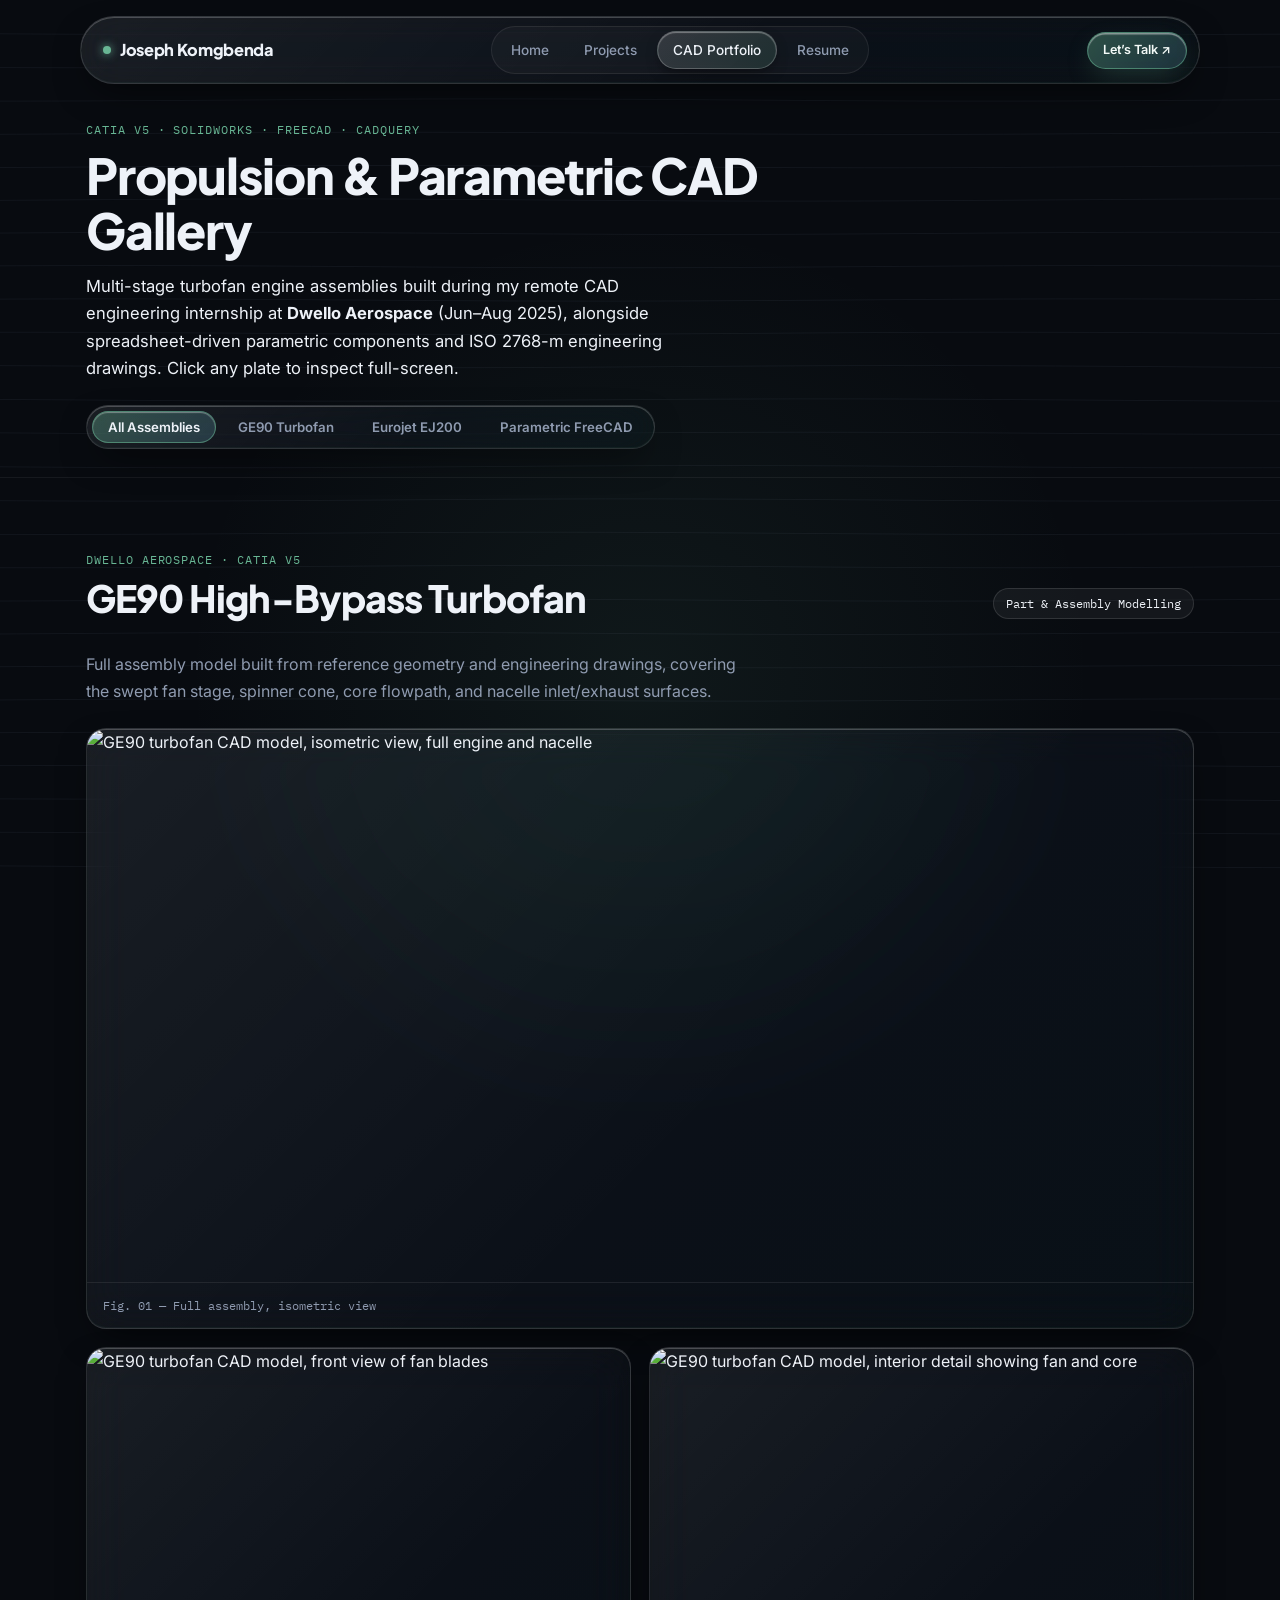
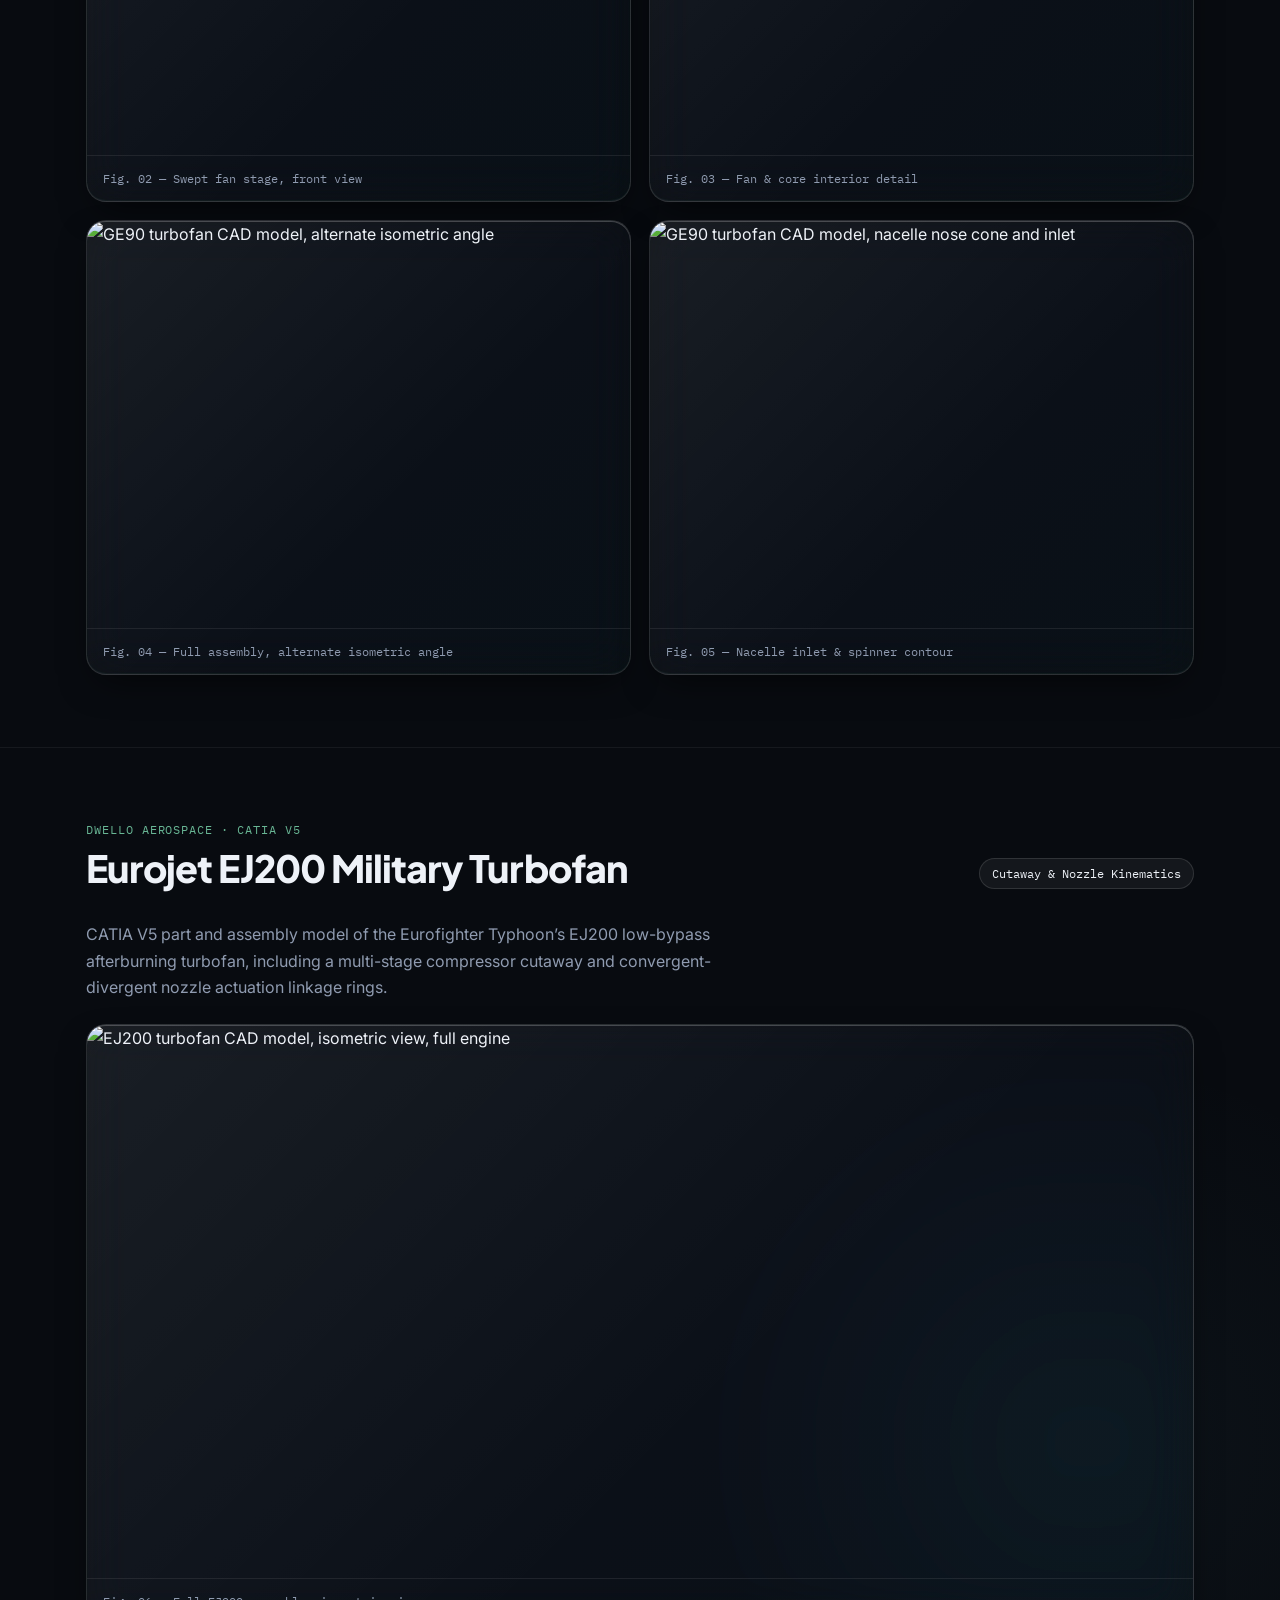
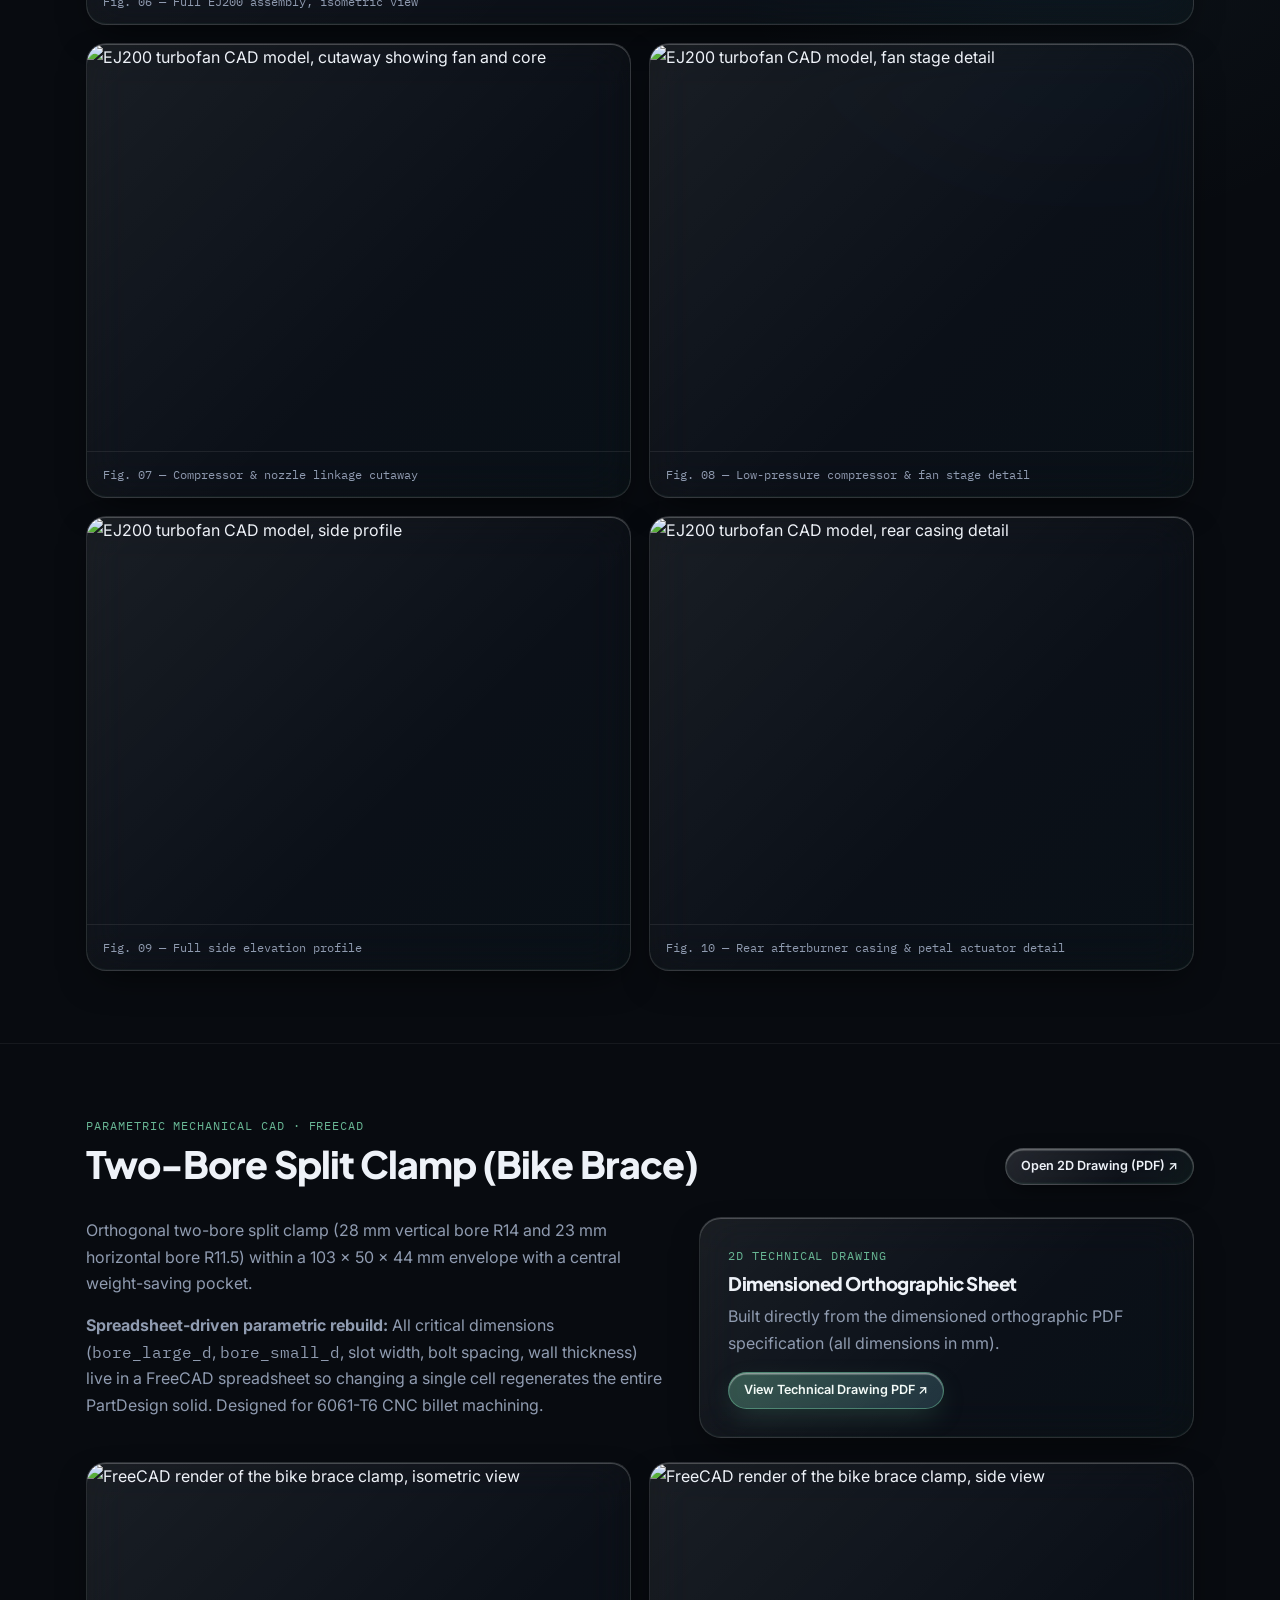
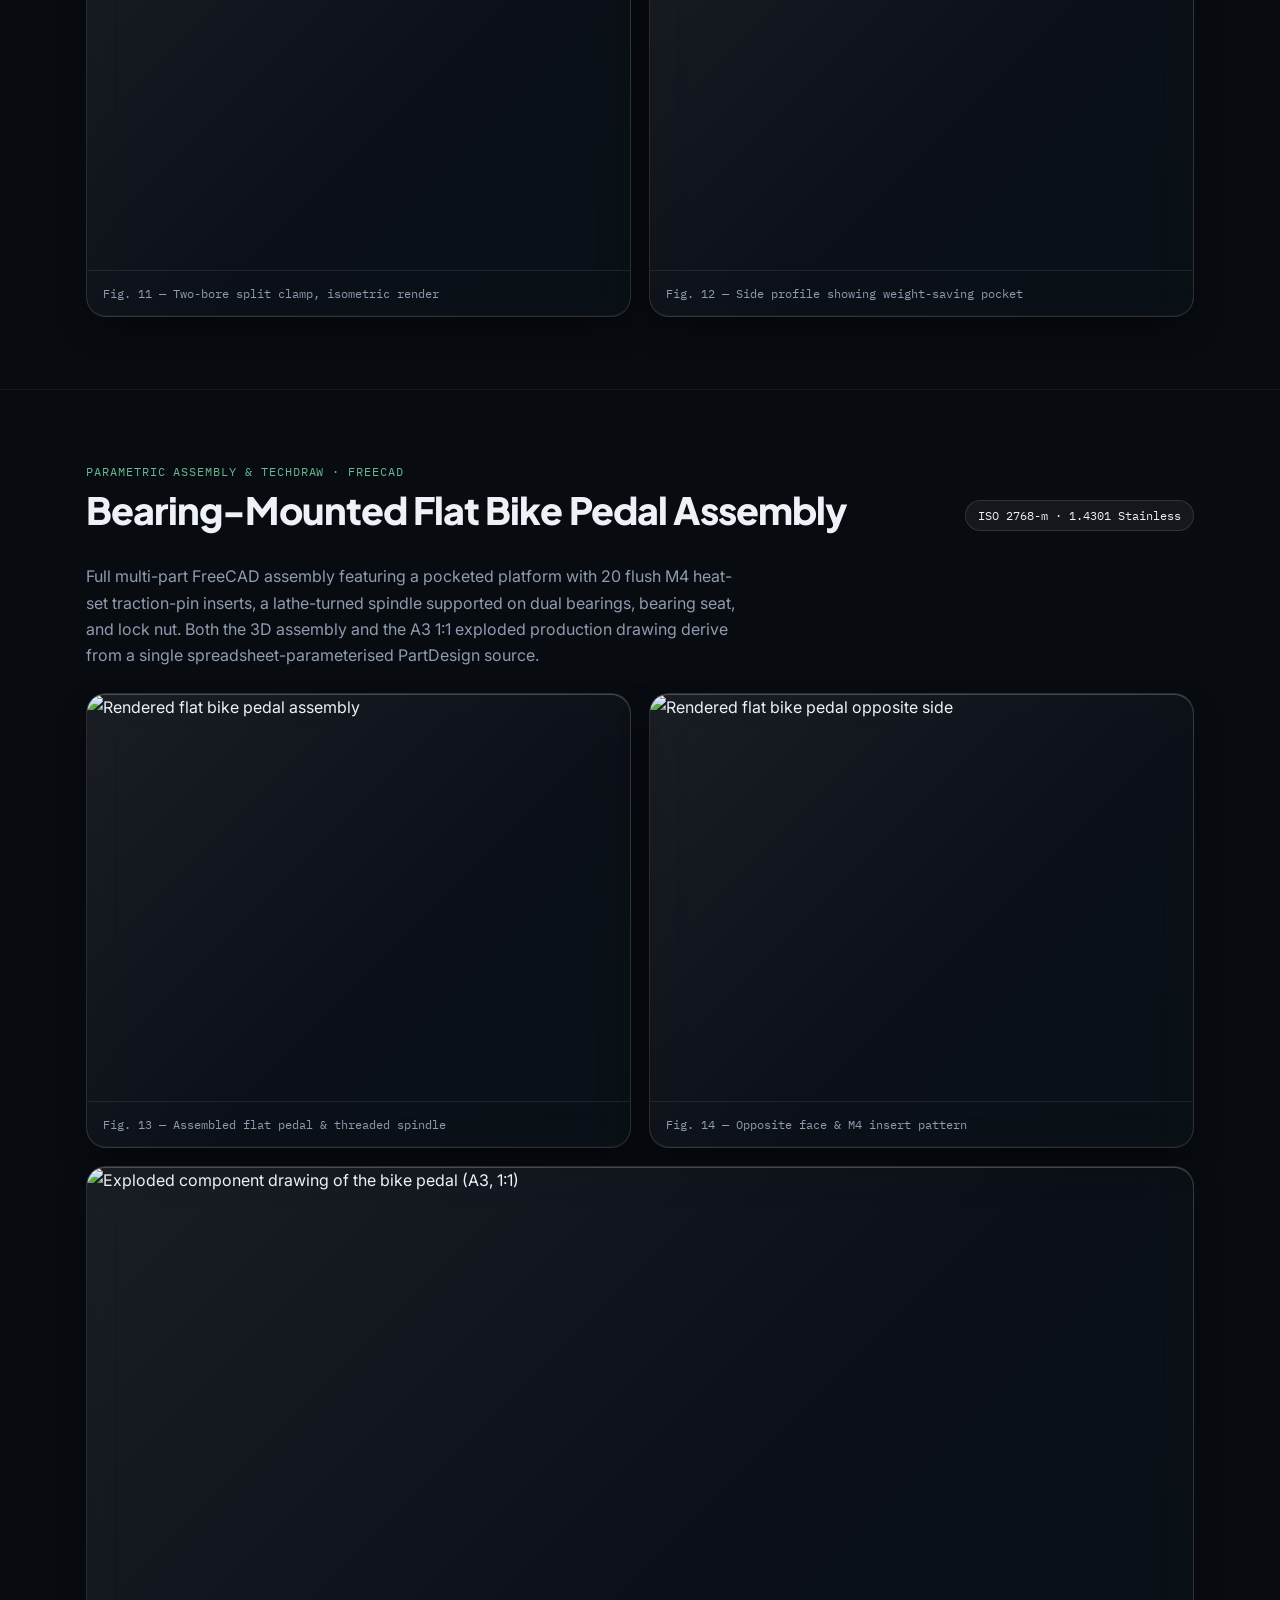
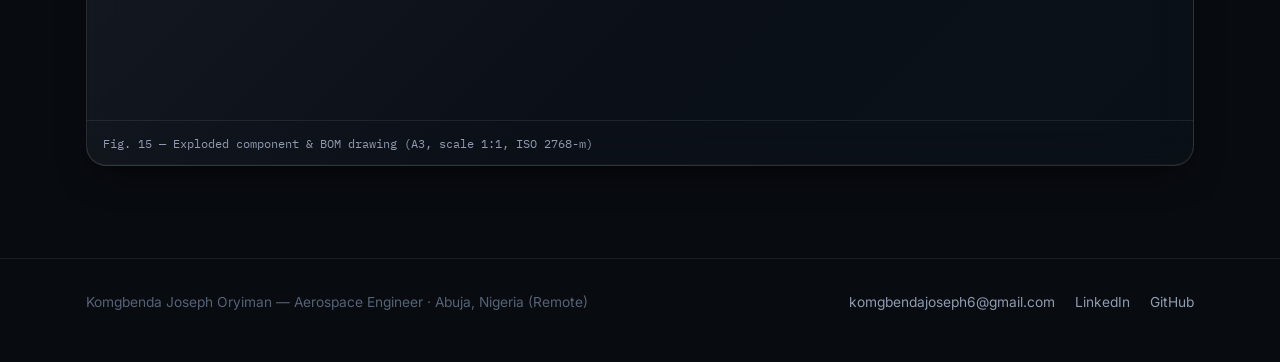
==== cad-portfolio.html @ 3beb5c0e "Redesign portfolio with interactive airflow canvas, liquid-glass UI, and updated resume" ====
<!DOCTYPE html>
<html lang="en">
<head>
<meta charset="UTF-8">
<meta name="viewport" content="width=device-width, initial-scale=1">
<title>CAD Portfolio — Komgbenda Joseph Oryiman</title>
<meta name="description" content="CATIA V5 and FreeCAD assemblies: GE90 high-bypass turbofan, Eurojet EJ200 military turbofan, and spreadsheet-driven parametric mechanical parts.">
<link rel="preconnect" href="https://fonts.googleapis.com">
<link rel="preconnect" href="https://fonts.gstatic.com" crossorigin>
<link href="https://fonts.googleapis.com/css2?family=Plus+Jakarta+Sans:wght@600;700;800&family=Inter:wght@400;500;600&family=IBM+Plex+Mono:wght@400;500;600&display=swap" rel="stylesheet">
<link rel="stylesheet" href="style.css">
</head>
<body>

<canvas id="airflow-canvas"></canvas>

<div class="page-content">
  <div class="nav-shell">
    <nav class="top-pill liquid-glass">
      <a class="brand" href="index.html">
        <span class="brand-dot"></span>
        Joseph Komgbenda
      </a>
      <div class="nav-tabs">
        <a class="nav-tab" href="index.html">Home</a>
        <a class="nav-tab" href="projects.html">Projects</a>
        <a class="nav-tab active" href="cad-portfolio.html" aria-current="page">CAD Portfolio</a>
        <a class="nav-tab" href="resume.html">Resume</a>
      </div>
      <a class="liquid-btn primary sm" href="mailto:komgbendajoseph6@gmail.com">Let’s Talk ↗</a>
    </nav>
  </div>

  <div class="page-head">
    <div class="wrap">
      <span class="kicker">CATIA V5 &middot; SolidWorks &middot; FreeCAD &middot; CadQuery</span>
      <h1>Propulsion &amp; Parametric CAD Gallery</h1>
      <p class="lede">
        Multi-stage turbofan engine assemblies built during my remote CAD engineering internship at
        <b>Dwello Aerospace</b> (Jun–Aug 2025), alongside spreadsheet-driven parametric components and
        ISO 2768-m engineering drawings. Click any plate to inspect full-screen.
      </p>
      <div style="margin-top: 22px;">
        <div class="filter-bar liquid-glass" role="tablist">
          <button class="filter-pill active" data-filter="all">All Assemblies</button>
          <button class="filter-pill" data-filter="ge90">GE90 Turbofan</button>
          <button class="filter-pill" data-filter="ej200">Eurojet EJ200</button>
          <button class="filter-pill" data-filter="parametric">Parametric FreeCAD</button>
        </div>
      </div>
    </div>
  </div>

  <section class="sec" data-cat="ge90" id="ge90">
    <div class="wrap">
      <div class="sec-head">
        <div>
          <span class="sec-tag">Dwello Aerospace · CATIA V5</span>
          <h2>GE90 High-Bypass Turbofan</h2>
        </div>
        <span class="glass-chip">Part &amp; Assembly Modelling</span>
      </div>
      <p>
        Full assembly model built from reference geometry and engineering drawings, covering the swept fan stage,
        spinner cone, core flowpath, and nacelle inlet/exhaust surfaces.
      </p>

      <div class="gallery">
        <figure class="wide liquid-glass">
          <img src="assets/ge90-iso.jpg" alt="GE90 turbofan CAD model, isometric view, full engine and nacelle" loading="lazy">
          <figcaption>
            <span>Fig. 01 &mdash; Full assembly, isometric view</span>
            <span class="telemetry-hint">Click to enlarge</span>
          </figcaption>
        </figure>
        <figure class="liquid-glass">
          <img src="assets/ge90-front.jpg" alt="GE90 turbofan CAD model, front view of fan blades" loading="lazy">
          <figcaption>
            <span>Fig. 02 &mdash; Swept fan stage, front view</span>
            <span class="telemetry-hint">Click to enlarge</span>
          </figcaption>
        </figure>
        <figure class="liquid-glass">
          <img src="assets/ge90-inter.jpg" alt="GE90 turbofan CAD model, interior detail showing fan and core" loading="lazy">
          <figcaption>
            <span>Fig. 03 &mdash; Fan &amp; core interior detail</span>
            <span class="telemetry-hint">Click to enlarge</span>
          </figcaption>
        </figure>
        <figure class="liquid-glass">
          <img src="assets/ge90-iso2.jpg" alt="GE90 turbofan CAD model, alternate isometric angle" loading="lazy">
          <figcaption>
            <span>Fig. 04 &mdash; Full assembly, alternate isometric angle</span>
            <span class="telemetry-hint">Click to enlarge</span>
          </figcaption>
        </figure>
        <figure class="liquid-glass">
          <img src="assets/ge90-top.jpg" alt="GE90 turbofan CAD model, nacelle nose cone and inlet" loading="lazy">
          <figcaption>
            <span>Fig. 05 &mdash; Nacelle inlet &amp; spinner contour</span>
            <span class="telemetry-hint">Click to enlarge</span>
          </figcaption>
        </figure>
      </div>
    </div>
  </section>

  <section class="sec" data-cat="ej200" id="ej200">
    <div class="wrap">
      <div class="sec-head">
        <div>
          <span class="sec-tag">Dwello Aerospace · CATIA V5</span>
          <h2>Eurojet EJ200 Military Turbofan</h2>
        </div>
        <span class="glass-chip">Cutaway &amp; Nozzle Kinematics</span>
      </div>
      <p>
        CATIA V5 part and assembly model of the Eurofighter Typhoon’s EJ200 low-bypass afterburning turbofan,
        including a multi-stage compressor cutaway and convergent-divergent nozzle actuation linkage rings.
      </p>

      <div class="gallery">
        <figure class="wide liquid-glass">
          <img src="assets/ej200-iso.jpg" alt="EJ200 turbofan CAD model, isometric view, full engine" loading="lazy">
          <figcaption>
            <span>Fig. 06 &mdash; Full EJ200 assembly, isometric view</span>
            <span class="telemetry-hint">Click to enlarge</span>
          </figcaption>
        </figure>
        <figure class="liquid-glass">
          <img src="assets/ej200-cutaway.jpg" alt="EJ200 turbofan CAD model, cutaway showing fan and core" loading="lazy">
          <figcaption>
            <span>Fig. 07 &mdash; Compressor &amp; nozzle linkage cutaway</span>
            <span class="telemetry-hint">Click to enlarge</span>
          </figcaption>
        </figure>
        <figure class="liquid-glass">
          <img src="assets/ej200-fan-detail.jpg" alt="EJ200 turbofan CAD model, fan stage detail" loading="lazy">
          <figcaption>
            <span>Fig. 08 &mdash; Low-pressure compressor &amp; fan stage detail</span>
            <span class="telemetry-hint">Click to enlarge</span>
          </figcaption>
        </figure>
        <figure class="liquid-glass">
          <img src="assets/ej200-side.jpg" alt="EJ200 turbofan CAD model, side profile" loading="lazy">
          <figcaption>
            <span>Fig. 09 &mdash; Full side elevation profile</span>
            <span class="telemetry-hint">Click to enlarge</span>
          </figcaption>
        </figure>
        <figure class="liquid-glass">
          <img src="assets/ej200-rear-detail.jpg" alt="EJ200 turbofan CAD model, rear casing detail" loading="lazy">
          <figcaption>
            <span>Fig. 10 &mdash; Rear afterburner casing &amp; petal actuator detail</span>
            <span class="telemetry-hint">Click to enlarge</span>
          </figcaption>
        </figure>
      </div>
    </div>
  </section>

  <section class="sec" data-cat="parametric" id="side-quests">
    <div class="wrap">
      <div class="sec-head">
        <div>
          <span class="sec-tag">Parametric Mechanical CAD · FreeCAD</span>
          <h2>Two-Bore Split Clamp (Bike Brace)</h2>
        </div>
        <a class="liquid-btn sm" href="assets/Bike brace 1.pdf" target="_blank" rel="noopener">Open 2D Drawing (PDF) ↗</a>
      </div>
      <div class="two-col" style="margin-bottom: 24px;">
        <div>
          <p>
            Orthogonal two-bore split clamp (28 mm vertical bore R14 and 23 mm horizontal bore R11.5) within a
            103 &times; 50 &times; 44 mm envelope with a central weight-saving pocket.
          </p>
          <p style="margin-bottom:0;">
            <b>Spreadsheet-driven parametric rebuild:</b> All critical dimensions (<span class="mono">bore_large_d</span>,
            <span class="mono">bore_small_d</span>, slot width, bolt spacing, wall thickness) live in a FreeCAD spreadsheet
            so changing a single cell regenerates the entire PartDesign solid. Designed for 6061-T6 CNC billet machining.
          </p>
        </div>
        <div class="glass-panel liquid-glass">
          <span class="sec-tag">2D Technical Drawing</span>
          <h3>Dimensioned Orthographic Sheet</h3>
          <p>Built directly from the dimensioned orthographic PDF specification (all dimensions in mm).</p>
          <a class="liquid-btn primary sm" href="assets/Bike brace 1.pdf" target="_blank" rel="noopener">View Technical Drawing PDF ↗</a>
        </div>
      </div>

      <div class="gallery">
        <figure class="liquid-glass">
          <img src="assets/bike brace.jpg" alt="FreeCAD render of the bike brace clamp, isometric view" loading="lazy">
          <figcaption>
            <span>Fig. 11 &mdash; Two-bore split clamp, isometric render</span>
            <span class="telemetry-hint">Click to enlarge</span>
          </figcaption>
        </figure>
        <figure class="liquid-glass">
          <img src="assets/side view 1.jpg" alt="FreeCAD render of the bike brace clamp, side view" loading="lazy">
          <figcaption>
            <span>Fig. 12 &mdash; Side profile showing weight-saving pocket</span>
            <span class="telemetry-hint">Click to enlarge</span>
          </figcaption>
        </figure>
      </div>
    </div>
  </section>

  <section class="sec" data-cat="parametric" id="bike-pedal">
    <div class="wrap">
      <div class="sec-head">
        <div>
          <span class="sec-tag">Parametric Assembly &amp; TechDraw · FreeCAD</span>
          <h2>Bearing-Mounted Flat Bike Pedal Assembly</h2>
        </div>
        <span class="glass-chip">ISO 2768-m · 1.4301 Stainless</span>
      </div>
      <p>
        Full multi-part FreeCAD assembly featuring a pocketed platform with 20 flush M4 heat-set traction-pin inserts,
        a lathe-turned spindle supported on dual bearings, bearing seat, and lock nut. Both the 3D assembly and the
        A3 1:1 exploded production drawing derive from a single spreadsheet-parameterised PartDesign source.
      </p>

      <div class="gallery">
        <figure class="liquid-glass">
          <img src="assets/bike_pedal_assembly_1.jpg" alt="Rendered flat bike pedal assembly" loading="lazy">
          <figcaption>
            <span>Fig. 13 &mdash; Assembled flat pedal &amp; threaded spindle</span>
            <span class="telemetry-hint">Click to enlarge</span>
          </figcaption>
        </figure>
        <figure class="liquid-glass">
          <img src="assets/other_side.jpg" alt="Rendered flat bike pedal opposite side" loading="lazy">
          <figcaption>
            <span>Fig. 14 &mdash; Opposite face &amp; M4 insert pattern</span>
            <span class="telemetry-hint">Click to enlarge</span>
          </figcaption>
        </figure>
        <figure class="wide liquid-glass">
          <img src="assets/bike_pedal_drawing.png" alt="Exploded component drawing of the bike pedal (A3, 1:1)" loading="lazy">
          <figcaption>
            <span>Fig. 15 &mdash; Exploded component &amp; BOM drawing (A3, scale 1:1, ISO 2768-m)</span>
            <span class="telemetry-hint">Click to enlarge</span>
          </figcaption>
        </figure>
      </div>
    </div>
  </section>

  <footer class="site-footer">
    <div class="wrap footer-inner">
      <p>Komgbenda Joseph Oryiman &mdash; Aerospace Engineer · Abuja, Nigeria (Remote)</p>
      <div class="footer-links">
        <a href="mailto:komgbendajoseph6@gmail.com">komgbendajoseph6@gmail.com</a>
        <a href="https://www.linkedin.com/in/joseph-komgbenda-38bb41287/" target="_blank" rel="noopener">LinkedIn</a>
        <a href="https://github.com/Joe47122" target="_blank" rel="noopener">GitHub</a>
      </div>
    </div>
  </footer>
</div>

<script src="app.js"></script>
</body>
</html>
---- style.css ----
/* ============================================================
   Komgbenda Joseph Oryiman — Aerospace Engineering Portfolio
   Design: Refined Dark Slate + Multi-Layered Liquid Glass +
   Interactive Wind-Tunnel Airflow Streamlines + Preserved Fonts
   ============================================================ */

:root {
  --bg: #080b10;
  --bg-elev: #0d121a;
  --ink: #eef2f8;
  --muted: #8f9bb0;
  --faint: #566276;

  /* Refined, muted seafoam-sage & aero-teal palette */
  --accent: #68b694;
  --accent-soft: rgba(104, 182, 148, 0.22);
  --accent-cyan: #5d9cb3;
  --accent-dark: #07130e;

  /* Preserved original fonts */
  --font-display: "Plus Jakarta Sans", -apple-system, BlinkMacSystemFont, sans-serif;
  --font-body: "Inter", -apple-system, BlinkMacSystemFont, sans-serif;
  --font-mono: "IBM Plex Mono", ui-monospace, Menlo, monospace;

  --max-width: 1160px;
}

* { box-sizing: border-box; }
html { scroll-behavior: smooth; }

@media (prefers-reduced-motion: reduce) {
  html { scroll-behavior: auto; }
  * { animation-duration: 0.01ms !important; transition-duration: 0.01ms !important; }
}

body {
  margin: 0;
  background:
    radial-gradient(700px circle at 50% 10%, rgba(104, 182, 148, 0.08), transparent 65%),
    radial-gradient(600px circle at 85% 45%, rgba(93, 156, 179, 0.06), transparent 65%),
    var(--bg);
  color: var(--ink);
  font-family: var(--font-body);
  font-size: 16px;
  line-height: 1.65;
  -webkit-font-smoothing: antialiased;
  overflow-x: hidden;
  min-height: 100vh;
}

/* ============================================================
   FULL-PAGE INTERACTIVE AIRFLOW CANVAS
   ============================================================ */
#airflow-canvas {
  position: fixed;
  inset: 0;
  width: 100vw;
  height: 100vh;
  z-index: 0;
  pointer-events: none;
}

.page-content {
  position: relative;
  z-index: 1;
}

a { color: inherit; text-decoration: none; }
:focus-visible { outline: 2px solid var(--accent); outline-offset: 3px; }
img { display: block; max-width: 100%; }

.wrap, .container {
  max-width: var(--max-width);
  margin: 0 auto;
  padding: 0 26px;
}

.mono { font-family: var(--font-mono); }
.accent-text { color: var(--accent); }

h1, h2, h3, h4 {
  font-family: var(--font-display);
  font-weight: 800;
  line-height: 1.12;
  letter-spacing: -0.025em;
  color: var(--ink);
  margin: 0 0 0.45em 0;
}

p { color: var(--muted); margin: 0 0 1em 0; max-width: 65ch; }
p.lede { font-size: 1.04rem; color: var(--ink); max-width: 62ch; }

/* ============================================================
   LIQUID GLASS SURFACES & INTERACTIVE MICRO-DETAILS
   ============================================================ */
.liquid-glass {
  position: relative;
  background: linear-gradient(135deg, rgba(255,255,255,0.08) 0%, rgba(255,255,255,0.025) 60%, rgba(104,182,148,0.035) 100%);
  backdrop-filter: blur(22px) saturate(165%);
  -webkit-backdrop-filter: blur(22px) saturate(165%);
  border: 1px solid rgba(255, 255, 255, 0.12);
  box-shadow:
    0 14px 36px -12px rgba(0, 0, 0, 0.65),
    inset 0 1px 0.5px rgba(255, 255, 255, 0.22),
    inset 0 -1px 1px rgba(104, 182, 148, 0.08);
  transition: transform 0.28s cubic-bezier(0.2, 0.8, 0.2, 1),
              box-shadow 0.28s cubic-bezier(0.2, 0.8, 0.2, 1),
              border-color 0.28s ease,
              background 0.28s ease;
  overflow: hidden;
}

.liquid-glass::after {
  content: "";
  position: absolute;
  inset: 0;
  background: radial-gradient(280px circle at var(--gx, -999px) var(--gy, -999px),
              rgba(104, 182, 148, 0.16),
              rgba(255, 255, 255, 0.05) 45%,
              transparent 70%);
  opacity: 0;
  transition: opacity 0.35s ease;
  pointer-events: none;
}
.liquid-glass:hover::after { opacity: 1; }

.liquid-btn {
  position: relative;
  display: inline-flex;
  align-items: center;
  justify-content: center;
  gap: 10px;
  padding: 11px 22px;
  border-radius: 999px;
  font-family: var(--font-body);
  font-weight: 600;
  font-size: 0.9rem;
  color: var(--ink);
  cursor: pointer;
  overflow: hidden;
  background: linear-gradient(135deg, rgba(255,255,255,0.12) 0%, rgba(255,255,255,0.03) 65%, rgba(104,182,148,0.08) 100%);
  backdrop-filter: blur(20px) saturate(180%);
  -webkit-backdrop-filter: blur(20px) saturate(180%);
  border: 1px solid rgba(255, 255, 255, 0.18);
  box-shadow:
    0 8px 24px -6px rgba(0, 0, 0, 0.6),
    inset 0 1.5px 1px rgba(255, 255, 255, 0.32),
    inset 0 -1px 2px rgba(104, 182, 148, 0.14);
  transition: all 0.26s cubic-bezier(0.2, 0.85, 0.25, 1.15);
  text-decoration: none;
}
.liquid-btn::before {
  content: "";
  position: absolute;
  inset: 0;
  background: radial-gradient(110px circle at var(--mx, 50%) var(--my, 20%), rgba(255,255,255,0.28), transparent 65%);
  opacity: 0;
  transition: opacity 0.25s ease;
  pointer-events: none;
}
.liquid-btn:hover {
  transform: translateY(-2px);
  border-color: rgba(104, 182, 148, 0.5);
  box-shadow:
    0 14px 30px -8px rgba(104, 182, 148, 0.22),
    inset 0 1.5px 1.5px rgba(255, 255, 255, 0.45),
    inset 0 -1.5px 3px rgba(104, 182, 148, 0.25);
  text-decoration: none;
}
.liquid-btn:hover::before { opacity: 1; }

.liquid-btn.primary {
  background: linear-gradient(135deg, rgba(104, 182, 148, 0.38) 0%, rgba(93, 156, 179, 0.24) 100%);
  color: #f3faf7;
  border-color: rgba(104, 182, 148, 0.55);
  box-shadow:
    0 10px 28px -6px rgba(104, 182, 148, 0.25),
    inset 0 1.5px 1px rgba(255, 255, 255, 0.45);
}
.liquid-btn.primary:hover {
  background: linear-gradient(135deg, rgba(104, 182, 148, 0.52) 0%, rgba(93, 156, 179, 0.36) 100%);
  border-color: rgba(104, 182, 148, 0.8);
}

.liquid-btn.sm {
  padding: 7px 15px;
  font-size: 0.79rem;
}

/* ============================================================
   FLOATING LIQUID-GLASS NAVIGATION PILL
   ============================================================ */
.nav-shell {
  position: sticky;
  top: 16px;
  z-index: 60;
  padding: 0 20px;
}
nav.top-pill {
  max-width: 1120px;
  margin: 0 auto;
  border-radius: 999px;
  padding: 9px 12px 9px 22px;
  display: flex;
  align-items: center;
  justify-content: space-between;
  gap: 16px;
  flex-wrap: wrap;
}
.brand {
  font-family: var(--font-display);
  font-weight: 800;
  font-size: 1.02rem;
  letter-spacing: -0.02em;
  display: flex;
  align-items: center;
  gap: 9px;
  color: var(--ink);
}
.brand-dot {
  width: 8px;
  height: 8px;
  border-radius: 50%;
  background: var(--accent);
  box-shadow: 0 0 10px var(--accent);
}

.nav-tabs {
  display: flex;
  align-items: center;
  gap: 5px;
  padding: 4px;
  border-radius: 999px;
  background: rgba(255, 255, 255, 0.03);
  border: 1px solid rgba(255, 255, 255, 0.08);
  flex-wrap: wrap;
}
.nav-tab {
  position: relative;
  padding: 7px 15px;
  border-radius: 999px;
  font-size: 0.85rem;
  font-weight: 500;
  color: var(--muted);
  transition: all 0.24s cubic-bezier(0.2, 0.85, 0.25, 1.15);
}
.nav-tab:hover {
  color: var(--ink);
  transform: translateY(-1.5px);
  background: rgba(255, 255, 255, 0.07);
  box-shadow: inset 0 1px 1px rgba(255, 255, 255, 0.24);
  text-decoration: none;
}
.nav-tab.active, .nav-tab[aria-current="page"] {
  color: var(--ink);
  background: linear-gradient(135deg, rgba(255,255,255,0.14) 0%, rgba(104,182,148,0.16) 100%);
  border: 1px solid rgba(255, 255, 255, 0.22);
  box-shadow:
    0 6px 14px -4px rgba(0, 0, 0, 0.5),
    inset 0 1px 1px rgba(255, 255, 255, 0.35);
}

/* ============================================================
   HERO SECTION (HOME)
   ============================================================ */
.hero {
  padding: 50px 0 32px;
  position: relative;
  text-align: center;
}
.hero-kicker {
  display: inline-flex;
  align-items: center;
  gap: 10px;
  padding: 7px 18px;
  border-radius: 999px;
  font-family: var(--font-mono);
  font-size: 0.76rem;
  color: var(--muted);
  margin-bottom: 16px;
}
.hero-kicker b { color: var(--ink); font-weight: 500; }
.pulse-dot {
  width: 7px;
  height: 7px;
  border-radius: 50%;
  background: var(--accent);
  box-shadow: 0 0 8px var(--accent);
}
.hero-banner-name {
  font-family: var(--font-display);
  font-weight: 800;
  font-size: clamp(2.5rem, 7.2vw, 5.9rem);
  letter-spacing: -0.035em;
  line-height: 0.98;
  margin: 0;
  background: linear-gradient(180deg, #ffffff 30%, #a5cfc0 100%);
  -webkit-background-clip: text;
  background-clip: text;
  color: transparent;
}

.hero-stage {
  margin-top: 26px;
  display: grid;
  grid-template-columns: 1fr 315px 1fr;
  gap: 28px;
  align-items: center;
  text-align: left;
}
.hero-left p {
  color: var(--muted);
  font-size: 0.96rem;
  margin: 0 0 22px;
}
.hero-left b { color: var(--ink); }

.portrait-card {
  position: relative;
  border-radius: 24px;
  padding: 9px;
  transform: rotate(-1.2deg);
}
.portrait-card:hover {
  transform: rotate(0deg) translateY(-4px);
  border-color: rgba(104, 182, 148, 0.4);
}
.portrait-card img {
  width: 100%;
  aspect-ratio: 4 / 5;
  object-fit: cover;
  object-position: top;
  border-radius: 17px;
  filter: contrast(1.03) saturate(0.95);
}
.floating-badge {
  position: absolute;
  left: -14px;
  bottom: 16px;
  padding: 9px 14px;
  border-radius: 14px;
  font-family: var(--font-mono);
  font-size: 0.72rem;
  line-height: 1.45;
}
.floating-badge b { color: var(--accent); }

/* Hidden solver telemetry that reveals on hover */
.telemetry-hint {
  font-family: var(--font-mono);
  font-size: 0.68rem;
  color: var(--faint);
  opacity: 0;
  transform: translateY(4px);
  transition: all 0.28s ease;
}
.liquid-glass:hover .telemetry-hint {
  opacity: 1;
  transform: translateY(0);
  color: var(--accent);
}

.hero-right {
  display: flex;
  flex-direction: column;
  gap: 14px;
}
.spec-pill-card {
  border-radius: 20px;
  padding: 16px 18px;
  display: block;
}
.spec-pill-card:hover {
  transform: translateY(-2px);
  border-color: rgba(104, 182, 148, 0.35);
}
.spec-pill-card .eyebrow {
  display: flex;
  justify-content: space-between;
  font-family: var(--font-mono);
  font-size: 0.71rem;
  color: var(--accent);
  text-transform: uppercase;
  letter-spacing: 0.06em;
}
.spec-pill-card h3 {
  font-family: var(--font-display);
  font-size: 1rem;
  margin: 4px 0 4px;
}
.spec-pill-card p {
  margin: 0;
  font-size: 0.83rem;
  color: var(--muted);
}

/* ============================================================
   STAT STRIP
   ============================================================ */
.stats-grid {
  display: grid;
  grid-template-columns: repeat(4, 1fr);
  gap: 16px;
  margin: 30px 0 20px;
}
.stats-grid.cols-3 {
  grid-template-columns: repeat(3, 1fr);
}
.stat-card {
  border-radius: 20px;
  padding: 20px 18px;
}
.stat-card:hover {
  transform: translateY(-3px);
  border-color: rgba(104, 182, 148, 0.38);
}
.stat-top {
  display: flex;
  justify-content: space-between;
  align-items: baseline;
  gap: 8px;
}
.stat-val {
  font-family: var(--font-display);
  font-weight: 800;
  font-size: 1.85rem;
  letter-spacing: -0.03em;
  color: var(--ink);
}
.stat-val span { color: var(--accent); font-size: 1.05rem; margin-left: 3px; }
.stat-lbl {
  color: var(--muted);
  font-size: 0.83rem;
  margin-top: 6px;
}

/* ============================================================
   SECTIONS & LIQUID GLASS FILTER TABS
   ============================================================ */
section.sec, .section {
  padding: 72px 0;
  border-top: 1px solid rgba(255,255,255,0.06);
}
.sec-head {
  display: flex;
  justify-content: space-between;
  align-items: flex-end;
  flex-wrap: wrap;
  gap: 20px;
  margin-bottom: 32px;
}
.sec-tag, .kicker {
  font-family: var(--font-mono);
  font-size: 0.74rem;
  color: var(--accent);
  text-transform: uppercase;
  letter-spacing: 0.08em;
  margin-bottom: 8px;
  display: block;
}
.sec-head h2 {
  font-family: var(--font-display);
  font-weight: 800;
  font-size: clamp(1.65rem, 3vw, 2.35rem);
  letter-spacing: -0.025em;
  margin: 0;
}

.filter-bar {
  display: inline-flex;
  flex-wrap: wrap;
  gap: 6px;
  padding: 5px;
  border-radius: 999px;
}
.filter-pill {
  border: 1px solid transparent;
  background: transparent;
  color: var(--muted);
  font-family: var(--font-body);
  font-weight: 600;
  font-size: 0.83rem;
  padding: 7px 15px;
  border-radius: 999px;
  cursor: pointer;
  transition: all 0.24s cubic-bezier(0.2, 0.85, 0.25, 1.15);
}
.filter-pill:hover {
  color: var(--ink);
  transform: translateY(-1.5px);
  background: rgba(255,255,255,0.06);
}
.filter-pill.active {
  color: var(--ink);
  background: linear-gradient(135deg, rgba(104, 182, 148, 0.35) 0%, rgba(93, 156, 179, 0.25) 100%);
  border-color: rgba(104, 182, 148, 0.55);
  box-shadow: inset 0 1px 1px rgba(255,255,255,0.35);
}

/* ============================================================
   PROJECT SHOWCASE GRID
   ============================================================ */
.proj-grid {
  display: grid;
  grid-template-columns: repeat(2, 1fr);
  gap: 22px;
}
.proj-card {
  border-radius: 22px;
  padding: 15px;
  display: flex;
  flex-direction: column;
  gap: 15px;
}
.proj-card:hover {
  transform: translateY(-4px);
  border-color: rgba(104, 182, 148, 0.38);
}
.proj-card.wide { grid-column: 1 / -1; }
.proj-thumb {
  position: relative;
  border-radius: 15px;
  overflow: hidden;
  aspect-ratio: 16 / 10;
  background: #05070b;
  border: 1px solid rgba(255,255,255,0.08);
}
.proj-card.wide .proj-thumb { aspect-ratio: 21 / 9; }
.proj-thumb img {
  width: 100%;
  height: 100%;
  object-fit: cover;
  transition: transform 0.6s cubic-bezier(0.2, 0.8, 0.2, 1);
}
.proj-card:hover .proj-thumb img { transform: scale(1.035); }

.proj-body { padding: 2px 6px 6px; display: flex; flex-direction: column; flex: 1; }
.proj-meta {
  display: flex;
  justify-content: space-between;
  align-items: center;
  gap: 10px;
  margin-bottom: 10px;
  flex-wrap: wrap;
}
.proj-tag {
  font-family: var(--font-mono);
  font-size: 0.72rem;
  color: var(--accent);
  padding: 4px 11px;
  border-radius: 999px;
  background: rgba(104, 182, 148, 0.1);
  border: 1px solid rgba(104, 182, 148, 0.24);
}
.proj-body h3 {
  font-family: var(--font-display);
  font-size: 1.22rem;
  margin: 0 0 8px;
}
.proj-body p {
  margin: 0 0 14px;
  color: var(--muted);
  font-size: 0.91rem;
}
.chip-list, .chip-row { display: flex; flex-wrap: wrap; gap: 7px; margin-top: auto; }
.glass-chip, .chip {
  font-family: var(--font-mono);
  font-size: 0.72rem;
  color: var(--ink);
  padding: 5px 12px;
  border-radius: 999px;
  background: rgba(255,255,255,0.05);
  border: 1px solid rgba(255,255,255,0.12);
  transition: border-color 0.25s ease, color 0.25s ease, transform 0.2s ease;
}
.liquid-glass:hover .glass-chip, .chip:hover {
  border-color: rgba(104, 182, 148, 0.38);
}

/* ============================================================
   INTERACTIVE EXPERIENCE TABS
   ============================================================ */
.exp-layout {
  display: grid;
  grid-template-columns: 310px 1fr;
  gap: 22px;
  align-items: start;
}
.exp-tab-list {
  display: flex;
  flex-direction: column;
  gap: 10px;
}
.exp-tab-btn {
  text-align: left;
  padding: 15px 18px;
  border-radius: 18px;
  cursor: pointer;
  color: var(--muted);
  font-family: var(--font-body);
}
.exp-tab-btn:hover {
  color: var(--ink);
  transform: translateX(4px);
}
.exp-tab-btn.active {
  color: var(--ink);
  border-color: rgba(104, 182, 148, 0.45);
  background: linear-gradient(135deg, rgba(104,182,148,0.16) 0%, rgba(255,255,255,0.04) 100%);
}
.exp-tab-btn .when {
  display: block;
  font-family: var(--font-mono);
  font-size: 0.72rem;
  color: var(--accent);
  margin-bottom: 3px;
}
.exp-tab-btn strong {
  display: block;
  font-family: var(--font-display);
  font-size: 0.96rem;
}
.exp-panel {
  border-radius: 22px;
  padding: 28px;
  display: none;
}
.exp-panel.active { display: block; }
.exp-panel h3 {
  font-family: var(--font-display);
  font-size: 1.35rem;
  margin: 4px 0 6px;
}
.exp-panel .org {
  font-family: var(--font-mono);
  font-size: 0.82rem;
  color: var(--accent);
  margin-bottom: 16px;
}
.exp-panel ul {
  margin: 0;
  padding-left: 18px;
  color: var(--muted);
}
.exp-panel li { margin-bottom: 10px; }
.exp-panel li b { color: var(--ink); }

/* ============================================================
   01 / 02 / 03 WORKFLOW PROCESS
   ============================================================ */
.process-grid {
  display: grid;
  grid-template-columns: repeat(3, 1fr);
  gap: 20px;
}
.process-card {
  border-radius: 22px;
  padding: 26px;
}
.process-card:hover {
  transform: translateY(-3px);
  border-color: rgba(104, 182, 148, 0.38);
}
.process-num {
  font-family: var(--font-display);
  font-weight: 800;
  font-size: 2.8rem;
  line-height: 1;
  color: rgba(104, 182, 148, 0.75);
  margin-bottom: 12px;
  transition: color 0.25s ease, transform 0.25s ease;
}
.process-card:hover .process-num {
  color: var(--accent);
  transform: translateX(3px);
}
.process-card h3 {
  font-family: var(--font-display);
  font-size: 1.12rem;
  margin: 0 0 8px;
}
.process-card p {
  margin: 0;
  color: var(--muted);
  font-size: 0.88rem;
}

/* ============================================================
   SECONDARY PAGES: HEADERS, TWO-COL, SPEC TABLES, GALLERIES
   ============================================================ */
.page-head {
  padding: 52px 0 28px;
}
.page-head h1 {
  font-size: clamp(2rem, 4.2vw, 3.1rem);
  max-width: 24ch;
  margin-bottom: 14px;
}
.status-note {
  display: inline-flex;
  align-items: center;
  gap: 8px;
  font-family: var(--font-mono);
  font-size: 0.76rem;
  color: var(--accent);
  background: rgba(104, 182, 148, 0.12);
  border: 1px solid rgba(104, 182, 148, 0.3);
  padding: 6px 14px;
  border-radius: 999px;
}

.two-col {
  display: grid;
  grid-template-columns: 1.08fr 0.92fr;
  gap: 32px;
  align-items: start;
}

.glass-panel {
  border-radius: 22px;
  padding: 28px;
}

.result-list {
  list-style: none;
  margin: 16px 0 0;
  padding: 0;
  border-radius: 18px;
  overflow: hidden;
  border: 1px solid rgba(255, 255, 255, 0.12);
  background: rgba(255, 255, 255, 0.03);
}
.result-list li {
  display: grid;
  grid-template-columns: 165px 1fr;
  gap: 16px;
  padding: 13px 18px;
  border-bottom: 1px solid rgba(255, 255, 255, 0.07);
}
.result-list li:last-child { border-bottom: none; }
.result-list li:nth-child(even) { background: rgba(255, 255, 255, 0.02); }
.result-list .k {
  font-family: var(--font-mono);
  color: var(--ink);
  font-weight: 500;
  font-size: 0.84rem;
}
.result-list .v {
  color: var(--muted);
  font-size: 0.9rem;
}

/* Gallery with Interactive Lightbox Zoom */
.gallery {
  display: grid;
  grid-template-columns: repeat(2, 1fr);
  gap: 18px;
  margin-top: 24px;
}
.gallery figure {
  margin: 0;
  border-radius: 20px;
  overflow: hidden;
  cursor: zoom-in;
}
.gallery figure img {
  width: 100%;
  aspect-ratio: 4 / 3;
  object-fit: cover;
  transition: transform 0.55s cubic-bezier(0.2, 0.8, 0.2, 1);
}
.gallery figure:hover img {
  transform: scale(1.035);
}
.gallery figcaption {
  padding: 12px 16px;
  font-family: var(--font-mono);
  font-size: 0.78rem;
  color: var(--muted);
  border-top: 1px solid rgba(255, 255, 255, 0.08);
  display: flex;
  justify-content: space-between;
  align-items: center;
}
.gallery .wide { grid-column: 1 / -1; }
.gallery .wide img { aspect-ratio: 16 / 8; }

/* Lightbox modal */
.lightbox-backdrop {
  position: fixed;
  inset: 0;
  z-index: 120;
  background: rgba(5, 8, 12, 0.88);
  backdrop-filter: blur(18px);
  display: none;
  align-items: center;
  justify-content: center;
  padding: 28px;
  cursor: zoom-out;
}
.lightbox-backdrop.open { display: flex; }
.lightbox-inner {
  max-width: 1080px;
  max-height: 90vh;
  border-radius: 22px;
  padding: 14px;
  display: flex;
  flex-direction: column;
  gap: 10px;
}
.lightbox-inner img {
  max-height: 78vh;
  width: auto;
  margin: 0 auto;
  border-radius: 14px;
  object-fit: contain;
}
.lightbox-caption {
  font-family: var(--font-mono);
  font-size: 0.82rem;
  color: var(--muted);
  text-align: center;
}

/* ============================================================
   FOOTER CTA & FOOTER
   ============================================================ */
.cta-box {
  border-radius: 26px;
  padding: 50px 34px;
  text-align: center;
  margin: 30px 0 44px;
}
.cta-box h2 {
  font-family: var(--font-display);
  font-weight: 800;
  font-size: clamp(1.85rem, 3.8vw, 2.85rem);
  letter-spacing: -0.03em;
  margin: 0 0 12px;
}
.cta-box p {
  color: var(--muted);
  max-width: 50ch;
  margin: 0 auto 24px;
}
.cta-actions {
  display: flex;
  justify-content: center;
  flex-wrap: wrap;
  gap: 12px;
}

.site-footer {
  border-top: 1px solid rgba(255, 255, 255, 0.08);
  padding: 32px 0 48px;
  margin-top: 20px;
}
.footer-inner {
  display: flex;
  justify-content: space-between;
  align-items: center;
  flex-wrap: wrap;
  gap: 14px;
}
.footer-inner p {
  margin: 0;
  font-size: 0.86rem;
  color: var(--faint);
}
.footer-links {
  display: flex;
  gap: 20px;
  font-size: 0.86rem;
}
.footer-links a { color: var(--muted); }
.footer-links a:hover { color: var(--accent); }

@media (max-width: 920px) {
  .hero-stage, .proj-grid, .exp-layout, .process-grid, .two-col {
    grid-template-columns: 1fr;
  }
  .stats-grid, .stats-grid.cols-3 {
    grid-template-columns: 1fr 1fr;
  }
  nav.top-pill {
    border-radius: 22px;
    padding: 12px 16px;
  }
}
@media (max-width: 600px) {
  .stats-grid, .stats-grid.cols-3, .gallery {
    grid-template-columns: 1fr;
  }
  .result-list li {
    grid-template-columns: 1fr;
    gap: 4px;
  }
}
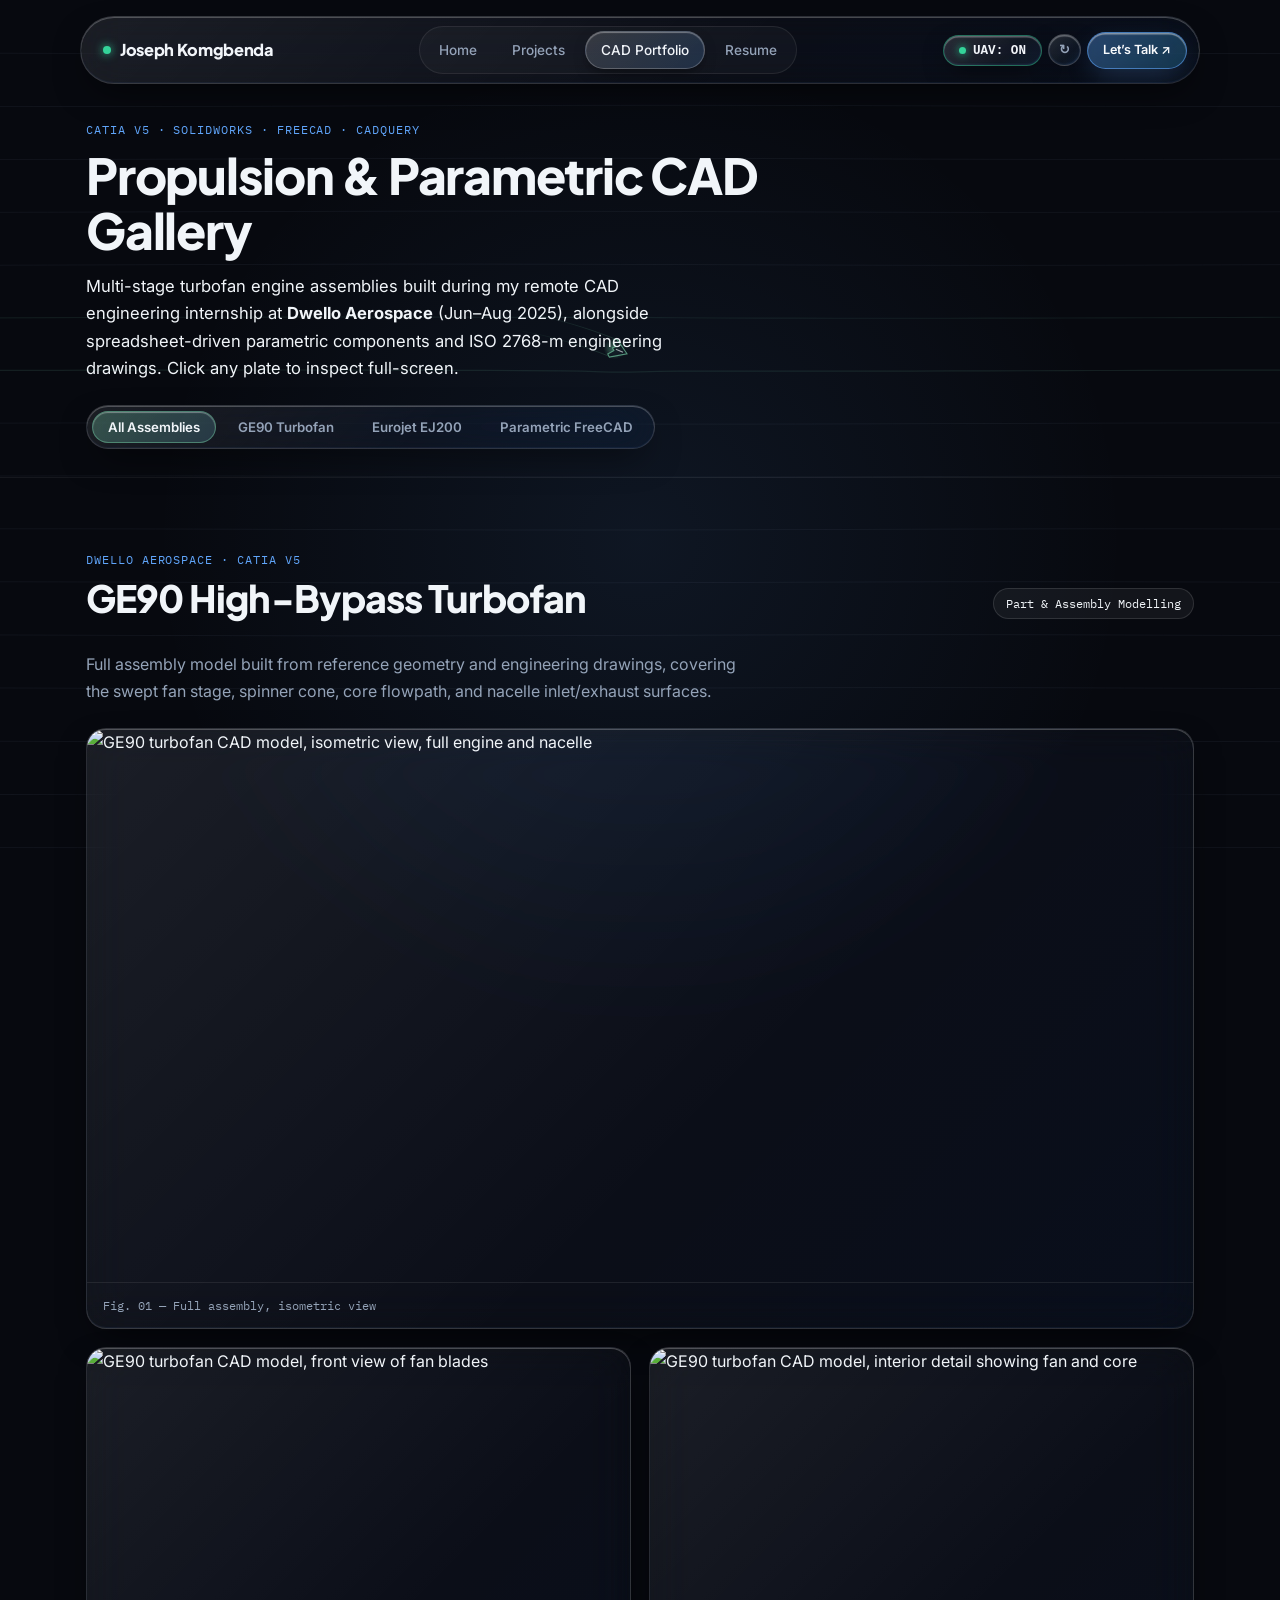
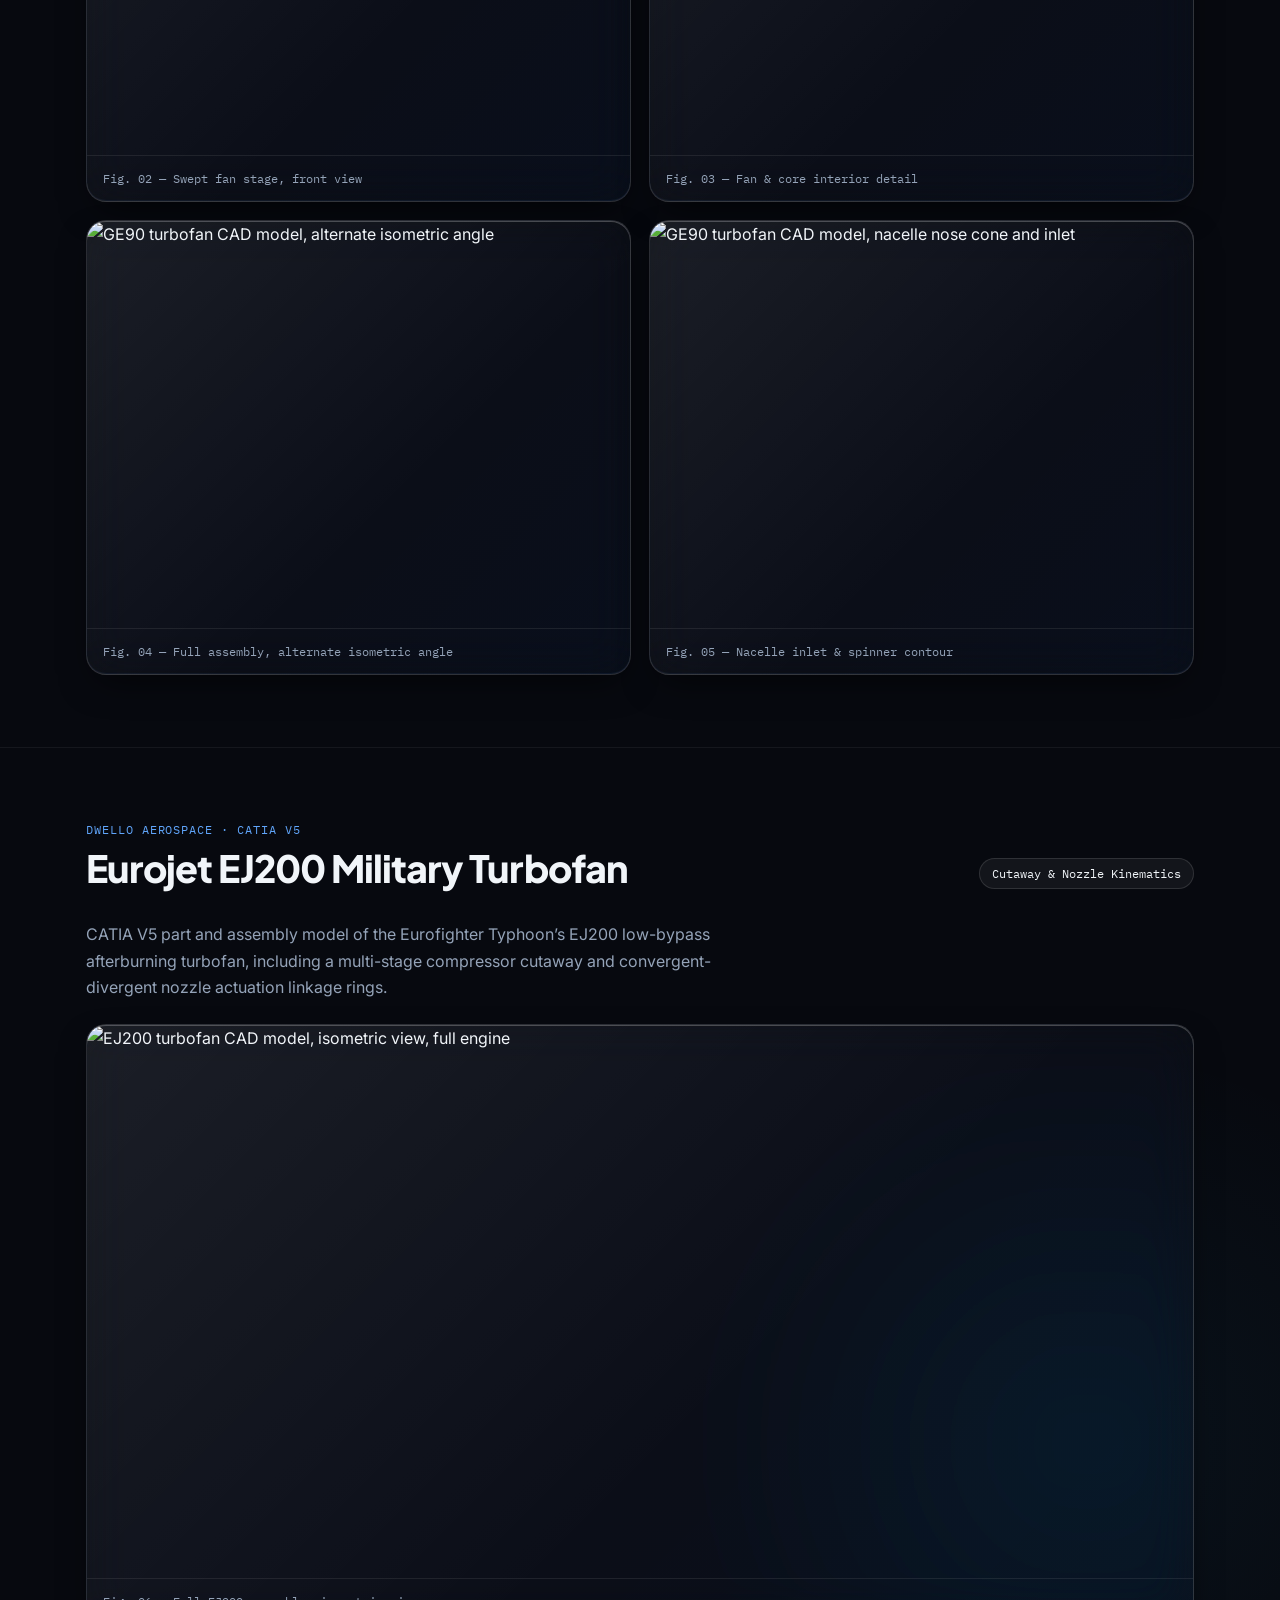
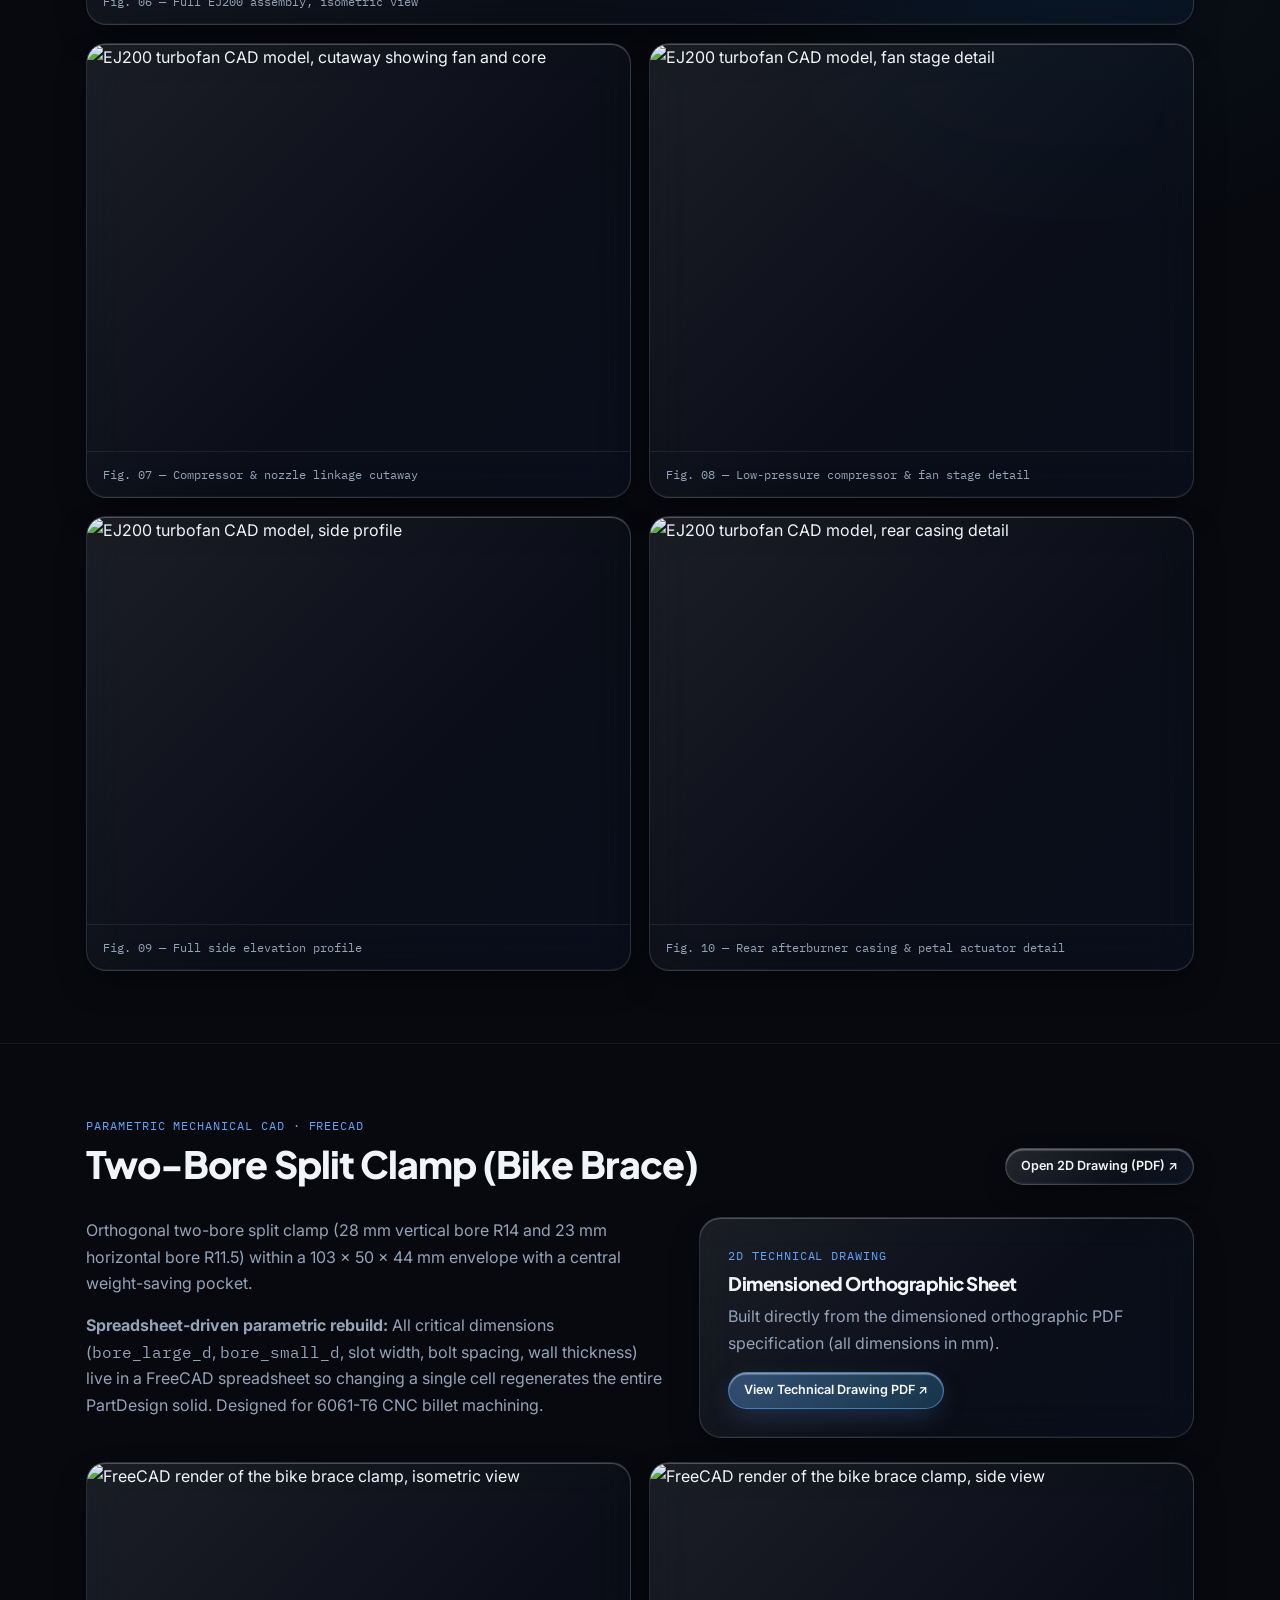
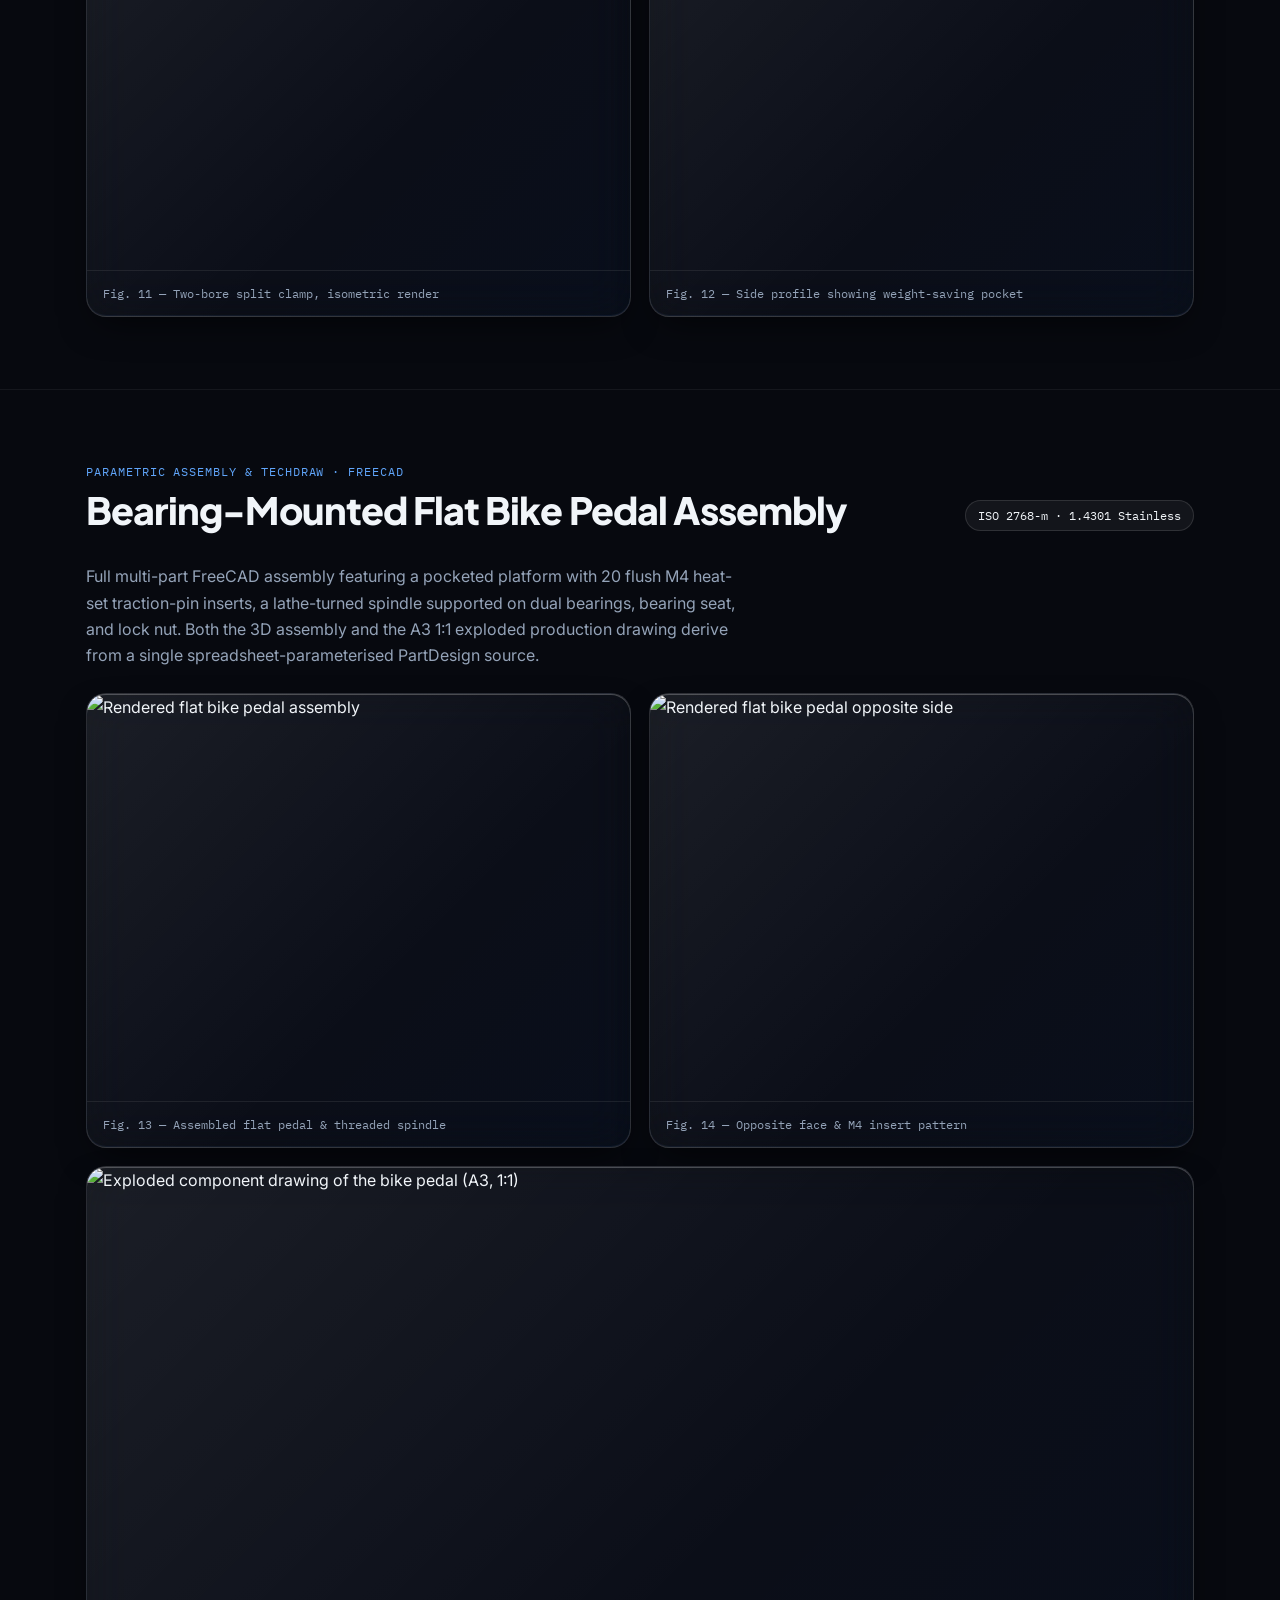
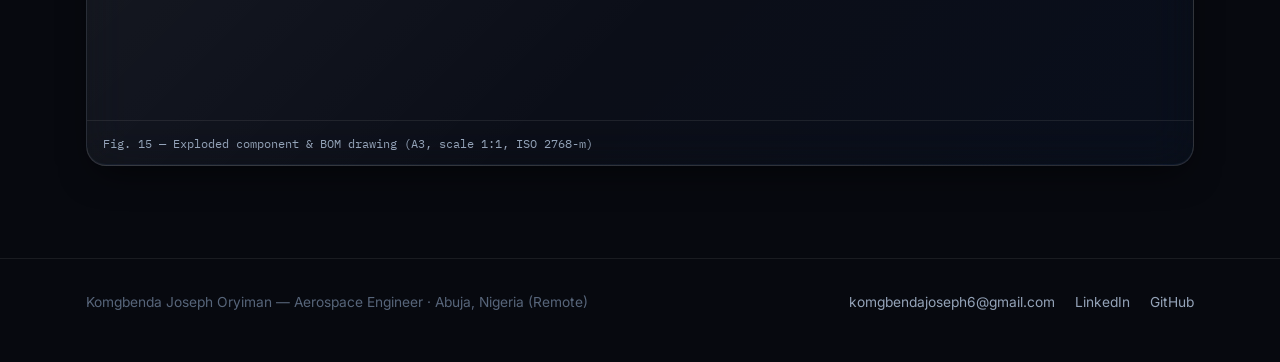
==== commit 579e540a: "Link all Let's Talk buttons and email addresses site-wide directly to Gmail Web Compose" ====
--- a/cad-portfolio.html
+++ b/cad-portfolio.html
@@ -27,7 +27,7 @@
         <a class="nav-tab active" href="cad-portfolio.html" aria-current="page">CAD Portfolio</a>
         <a class="nav-tab" href="resume.html">Resume</a>
       </div>
-      <a class="liquid-btn primary sm" href="mailto:komgbendajoseph6@gmail.com">Let’s Talk ↗</a>
+      <a class="liquid-btn primary sm" href="https://mail.google.com/mail/?view=cm&amp;fs=1&amp;to=komgbendajoseph6@gmail.com" target="_blank" rel="noopener">Let’s Talk ↗</a>
     </nav>
   </div>
 
@@ -252,7 +252,7 @@
     <div class="wrap footer-inner">
       <p>Komgbenda Joseph Oryiman &mdash; Aerospace Engineer · Abuja, Nigeria (Remote)</p>
       <div class="footer-links">
-        <a href="mailto:komgbendajoseph6@gmail.com">komgbendajoseph6@gmail.com</a>
+        <a href="https://mail.google.com/mail/?view=cm&amp;fs=1&amp;to=komgbendajoseph6@gmail.com" target="_blank" rel="noopener">komgbendajoseph6@gmail.com</a>
         <a href="https://www.linkedin.com/in/joseph-komgbenda-38bb41287/" target="_blank" rel="noopener">LinkedIn</a>
         <a href="https://github.com/Joe47122" target="_blank" rel="noopener">GitHub</a>
       </div>
--- a/style.css
+++ b/style.css
@@ -5,17 +5,20 @@
    ============================================================ */
 
 :root {
-  --bg: #080b10;
-  --bg-elev: #0d121a;
-  --ink: #eef2f8;
-  --muted: #8f9bb0;
-  --faint: #566276;
-
-  /* Refined, muted seafoam-sage & aero-teal palette */
-  --accent: #68b694;
-  --accent-soft: rgba(104, 182, 148, 0.22);
-  --accent-cyan: #5d9cb3;
-  --accent-dark: #07130e;
+  --bg: #07090f;
+  --bg-elev: #0c101a;
+  --ink: #f1f5f9;
+  --muted: #94a3b8;
+  --faint: #57657a;
+
+  /* Elevated Stratosphere Ice-Blue & Brushed Titanium palette */
+  --accent: #60a5fa;
+  --accent-soft: rgba(96, 165, 250, 0.22);
+  --accent-cyan: #38bdf8;
+  --accent-dark: #06101f;
+
+  /* Preserved active-status green for name dot, status dot, and SpaceX/UAV LED */
+  --status-green: #34d399;
 
   /* Preserved original fonts */
   --font-display: "Plus Jakarta Sans", -apple-system, BlinkMacSystemFont, sans-serif;
@@ -36,8 +39,8 @@
 body {
   margin: 0;
   background:
-    radial-gradient(700px circle at 50% 10%, rgba(104, 182, 148, 0.08), transparent 65%),
-    radial-gradient(600px circle at 85% 45%, rgba(93, 156, 179, 0.06), transparent 65%),
+    radial-gradient(750px circle at 50% 8%, rgba(96, 165, 250, 0.085), transparent 65%),
+    radial-gradient(620px circle at 85% 45%, rgba(56, 189, 248, 0.055), transparent 65%),
     var(--bg);
   color: var(--ink);
   font-family: var(--font-body);
@@ -95,14 +98,14 @@
    ============================================================ */
 .liquid-glass {
   position: relative;
-  background: linear-gradient(135deg, rgba(255,255,255,0.08) 0%, rgba(255,255,255,0.025) 60%, rgba(104,182,148,0.035) 100%);
-  backdrop-filter: blur(22px) saturate(165%);
-  -webkit-backdrop-filter: blur(22px) saturate(165%);
-  border: 1px solid rgba(255, 255, 255, 0.12);
+  background: linear-gradient(135deg, rgba(255,255,255,0.085) 0%, rgba(255,255,255,0.025) 60%, rgba(96,165,250,0.04) 100%);
+  backdrop-filter: blur(22px) saturate(170%);
+  -webkit-backdrop-filter: blur(22px) saturate(170%);
+  border: 1px solid rgba(255, 255, 255, 0.13);
   box-shadow:
-    0 14px 36px -12px rgba(0, 0, 0, 0.65),
-    inset 0 1px 0.5px rgba(255, 255, 255, 0.22),
-    inset 0 -1px 1px rgba(104, 182, 148, 0.08);
+    0 14px 36px -12px rgba(0, 0, 0, 0.68),
+    inset 0 1px 0.5px rgba(255, 255, 255, 0.24),
+    inset 0 -1px 1px rgba(96, 165, 250, 0.08);
   transition: transform 0.28s cubic-bezier(0.2, 0.8, 0.2, 1),
               box-shadow 0.28s cubic-bezier(0.2, 0.8, 0.2, 1),
               border-color 0.28s ease,
@@ -115,7 +118,7 @@
   position: absolute;
   inset: 0;
   background: radial-gradient(280px circle at var(--gx, -999px) var(--gy, -999px),
-              rgba(104, 182, 148, 0.16),
+              rgba(96, 165, 250, 0.16),
               rgba(255, 255, 255, 0.05) 45%,
               transparent 70%);
   opacity: 0;
@@ -138,14 +141,14 @@
   color: var(--ink);
   cursor: pointer;
   overflow: hidden;
-  background: linear-gradient(135deg, rgba(255,255,255,0.12) 0%, rgba(255,255,255,0.03) 65%, rgba(104,182,148,0.08) 100%);
+  background: linear-gradient(135deg, rgba(255,255,255,0.12) 0%, rgba(255,255,255,0.03) 65%, rgba(96,165,250,0.08) 100%);
   backdrop-filter: blur(20px) saturate(180%);
   -webkit-backdrop-filter: blur(20px) saturate(180%);
   border: 1px solid rgba(255, 255, 255, 0.18);
   box-shadow:
     0 8px 24px -6px rgba(0, 0, 0, 0.6),
     inset 0 1.5px 1px rgba(255, 255, 255, 0.32),
-    inset 0 -1px 2px rgba(104, 182, 148, 0.14);
+    inset 0 -1px 2px rgba(96, 165, 250, 0.14);
   transition: all 0.26s cubic-bezier(0.2, 0.85, 0.25, 1.15);
   text-decoration: none;
 }
@@ -160,31 +163,79 @@
 }
 .liquid-btn:hover {
   transform: translateY(-2px);
-  border-color: rgba(104, 182, 148, 0.5);
+  border-color: rgba(96, 165, 250, 0.52);
   box-shadow:
-    0 14px 30px -8px rgba(104, 182, 148, 0.22),
+    0 14px 30px -8px rgba(96, 165, 250, 0.24),
     inset 0 1.5px 1.5px rgba(255, 255, 255, 0.45),
-    inset 0 -1.5px 3px rgba(104, 182, 148, 0.25);
+    inset 0 -1.5px 3px rgba(96, 165, 250, 0.25);
   text-decoration: none;
 }
 .liquid-btn:hover::before { opacity: 1; }
 
 .liquid-btn.primary {
-  background: linear-gradient(135deg, rgba(104, 182, 148, 0.38) 0%, rgba(93, 156, 179, 0.24) 100%);
-  color: #f3faf7;
-  border-color: rgba(104, 182, 148, 0.55);
+  background: linear-gradient(135deg, rgba(96, 165, 250, 0.36) 0%, rgba(56, 189, 248, 0.22) 100%);
+  color: #f8fafc;
+  border-color: rgba(96, 165, 250, 0.58);
   box-shadow:
-    0 10px 28px -6px rgba(104, 182, 148, 0.25),
+    0 10px 28px -6px rgba(96, 165, 250, 0.26),
     inset 0 1.5px 1px rgba(255, 255, 255, 0.45);
 }
 .liquid-btn.primary:hover {
-  background: linear-gradient(135deg, rgba(104, 182, 148, 0.52) 0%, rgba(93, 156, 179, 0.36) 100%);
-  border-color: rgba(104, 182, 148, 0.8);
+  background: linear-gradient(135deg, rgba(96, 165, 250, 0.5) 0%, rgba(56, 189, 248, 0.34) 100%);
+  border-color: rgba(96, 165, 250, 0.85);
 }
 
 .liquid-btn.sm {
   padding: 7px 15px;
   font-size: 0.79rem;
+}
+
+.uav-toggle-btn {
+  font-family: var(--font-mono);
+  font-size: 0.74rem;
+  padding: 7px 13px;
+  gap: 7px;
+  color: var(--muted);
+}
+.uav-toggle-btn .uav-led {
+  width: 7px;
+  height: 7px;
+  border-radius: 50%;
+  background: var(--faint);
+  transition: background 0.25s ease, box-shadow 0.25s ease;
+}
+.uav-toggle-btn[aria-pressed="true"] {
+  color: var(--ink);
+  border-color: rgba(52, 211, 153, 0.45);
+}
+.uav-toggle-btn[aria-pressed="true"] .uav-led {
+  background: var(--status-green);
+  box-shadow: 0 0 9px var(--status-green);
+}
+
+/* Tactile visual glass-tap shockwave ring at click coordinates */
+.glass-tap-ripple {
+  position: fixed;
+  width: 14px;
+  height: 14px;
+  margin-left: -7px;
+  margin-top: -7px;
+  border-radius: 50%;
+  pointer-events: none;
+  z-index: 9999;
+  border: 1.5px solid rgba(96, 165, 250, 0.75);
+  box-shadow: 0 0 12px rgba(96, 165, 250, 0.45), inset 0 0 6px rgba(255, 255, 255, 0.6);
+  animation: glassTapWave 0.42s cubic-bezier(0.16, 1, 0.3, 1) forwards;
+}
+@keyframes glassTapWave {
+  0% {
+    transform: scale(0.4);
+    opacity: 0.85;
+  }
+  100% {
+    transform: scale(3.8);
+    opacity: 0;
+  }
 }
 
 /* ============================================================
@@ -221,8 +272,8 @@
   width: 8px;
   height: 8px;
   border-radius: 50%;
-  background: var(--accent);
-  box-shadow: 0 0 10px var(--accent);
+  background: var(--status-green);
+  box-shadow: 0 0 10px var(--status-green);
 }
 
 .nav-tabs {
@@ -253,7 +304,7 @@
 }
 .nav-tab.active, .nav-tab[aria-current="page"] {
   color: var(--ink);
-  background: linear-gradient(135deg, rgba(255,255,255,0.14) 0%, rgba(104,182,148,0.16) 100%);
+  background: linear-gradient(135deg, rgba(255,255,255,0.14) 0%, rgba(96,165,250,0.18) 100%);
   border: 1px solid rgba(255, 255, 255, 0.22);
   box-shadow:
     0 6px 14px -4px rgba(0, 0, 0, 0.5),
@@ -261,89 +312,239 @@
 }
 
 /* ============================================================
-   HERO SECTION (HOME)
+   HERO SECTION (CALM, SPACIOUS SEOYEON-STYLE 3D PANORAMA)
    ============================================================ */
 .hero {
-  padding: 50px 0 32px;
+  padding: 18px 0 28px;
   position: relative;
-  text-align: center;
-}
-.hero-kicker {
+}
+
+.hero-top-meta {
+  display: flex;
+  justify-content: center;
+  align-items: center;
+  flex-wrap: wrap;
+  gap: 18px;
+  margin-bottom: 8px;
+  font-family: var(--font-mono);
+  font-size: 0.76rem;
+  color: var(--muted);
+}
+.hero-top-meta .meta-item {
   display: inline-flex;
   align-items: center;
-  gap: 10px;
-  padding: 7px 18px;
-  border-radius: 999px;
-  font-family: var(--font-mono);
-  font-size: 0.76rem;
-  color: var(--muted);
-  margin-bottom: 16px;
-}
-.hero-kicker b { color: var(--ink); font-weight: 500; }
+  gap: 8px;
+}
+.hero-top-meta .meta-item b {
+  color: var(--ink);
+  font-weight: 600;
+}
+.hero-top-meta .meta-divider {
+  width: 1px;
+  height: 13px;
+  background: rgba(255, 255, 255, 0.14);
+}
 .pulse-dot {
   width: 7px;
   height: 7px;
   border-radius: 50%;
-  background: var(--accent);
-  box-shadow: 0 0 8px var(--accent);
-}
-.hero-banner-name {
+  background: var(--status-green);
+  box-shadow: 0 0 10px var(--status-green);
+}
+
+/* Open, spacious panoramic stage (no heavy outer box clutter) */
+.hero-panorama {
+  position: relative;
+  min-height: 530px;
+  display: flex;
+  flex-direction: column;
+  justify-content: flex-end;
+  overflow: hidden;
+  border-radius: 28px;
+  padding: 28px 32px 28px;
+  background:
+    radial-gradient(480px circle at 50% 42%, rgba(96, 165, 250, 0.10), transparent 72%);
+}
+
+/* 3D Curved Rolling Panorama of Project Screens Floating Behind the Portrait */
+.hero-arc-viewport {
+  position: absolute;
+  left: 0;
+  right: 0;
+  top: 52px;
+  height: 230px;
+  perspective: 1200px;
+  z-index: 2;
+  pointer-events: auto;
+}
+.hero-arc-track {
+  position: relative;
+  width: 100%;
+  height: 100%;
+  transform-style: preserve-3d;
+}
+.arc-card {
+  position: absolute;
+  left: 50%;
+  top: 50%;
+  width: 220px;
+  height: 138px;
+  margin-left: -110px;
+  margin-top: -69px;
+  border-radius: 13px;
+  overflow: hidden;
+  border: 1px solid rgba(255, 255, 255, 0.2);
+  background: #0b1018;
+  box-shadow: 0 16px 36px -10px rgba(0, 0, 0, 0.85);
+  cursor: pointer;
+  will-change: transform, opacity;
+  transition: border-color 0.28s ease, box-shadow 0.28s ease;
+}
+.arc-card img {
+  width: 100%;
+  height: 100%;
+  object-fit: cover;
+  pointer-events: none;
+  transition: transform 0.45s cubic-bezier(0.2, 0.85, 0.25, 1);
+}
+.arc-card:hover img {
+  transform: scale(1.06);
+}
+.arc-card .arc-cap {
+  position: absolute;
+  inset: auto 0 0 0;
+  padding: 7px 10px;
+  background: linear-gradient(180deg, transparent, rgba(5, 8, 13, 0.92));
+  font-family: var(--font-mono);
+  font-size: 0.66rem;
+  color: var(--ink);
+  letter-spacing: 0.02em;
+  display: flex;
+  justify-content: space-between;
+  align-items: center;
+  pointer-events: none;
+}
+.arc-card .arc-cap::after {
+  content: "Open ↗";
+  color: var(--accent);
+  font-weight: 600;
+  opacity: 0;
+  transition: opacity 0.25s ease, transform 0.25s ease;
+}
+.arc-card:hover {
+  border-color: var(--accent);
+  box-shadow: 0 20px 44px -8px rgba(104, 182, 148, 0.48);
+  z-index: 6;
+}
+.arc-card:hover .arc-cap::after {
+  opacity: 1;
+  transform: translateX(2px);
+}
+
+/* Foreground Studio Cutout Portrait Rising Over the 3D Arc */
+.hero-portrait-center {
+  position: absolute;
+  left: 50%;
+  bottom: 0;
+  transform: translateX(-50%);
+  width: clamp(280px, 32vw, 405px);
+  height: 505px;
+  z-index: 3;
+  pointer-events: none;
+  display: flex;
+  align-items: flex-end;
+  justify-content: center;
+}
+.hero-portrait-center img {
+  width: 100%;
+  height: 100%;
+  object-fit: contain;
+  object-position: bottom center;
+  filter: drop-shadow(0 18px 42px rgba(0, 0, 0, 0.9));
+}
+
+/* Bottom Left Title & CTA + Bottom Right Clean Quote & Signature */
+.hero-foreground-grid {
+  position: relative;
+  z-index: 4;
+  display: grid;
+  grid-template-columns: 1fr minmax(210px, 330px) 1fr;
+  align-items: end;
+  gap: 24px;
+  width: 100%;
+  pointer-events: none;
+}
+.hero-col-left, .hero-col-right {
+  pointer-events: auto;
+}
+.hero-col-left {
+  text-align: left;
+}
+.hero-greeting {
+  font-family: var(--font-mono);
+  font-size: 0.73rem;
+  letter-spacing: 0.18em;
+  text-transform: uppercase;
+  color: var(--muted);
+  margin-bottom: 8px;
+}
+.hero-col-left h1 {
   font-family: var(--font-display);
   font-weight: 800;
-  font-size: clamp(2.5rem, 7.2vw, 5.9rem);
-  letter-spacing: -0.035em;
-  line-height: 0.98;
-  margin: 0;
-  background: linear-gradient(180deg, #ffffff 30%, #a5cfc0 100%);
-  -webkit-background-clip: text;
-  background-clip: text;
-  color: transparent;
-}
-
-.hero-stage {
-  margin-top: 26px;
-  display: grid;
-  grid-template-columns: 1fr 315px 1fr;
-  gap: 28px;
-  align-items: center;
+  font-size: clamp(2.1rem, 4vw, 3.25rem);
+  line-height: 1.04;
+  letter-spacing: -0.03em;
+  margin: 0 0 18px;
+  color: var(--ink);
+}
+.hero-cta-pill {
+  display: inline-flex;
+  align-items: center;
+  gap: 12px;
+  padding: 7px 22px 7px 8px;
+  border-radius: 999px;
+  font-weight: 600;
+  font-size: 0.9rem;
+}
+.hero-cta-pill .arrow-circle {
+  width: 34px;
+  height: 34px;
+  border-radius: 50%;
+  background: rgba(10, 15, 22, 0.85);
+  color: var(--accent);
+  display: inline-flex;
+  align-items: center;
+  justify-content: center;
+  font-size: 0.95rem;
+  transition: transform 0.25s ease;
+}
+.hero-cta-pill:hover .arrow-circle {
+  transform: translateX(2px);
+}
+
+.hero-col-right {
   text-align: left;
-}
-.hero-left p {
-  color: var(--muted);
-  font-size: 0.96rem;
-  margin: 0 0 22px;
-}
-.hero-left b { color: var(--ink); }
-
-.portrait-card {
-  position: relative;
-  border-radius: 24px;
-  padding: 9px;
-  transform: rotate(-1.2deg);
-}
-.portrait-card:hover {
-  transform: rotate(0deg) translateY(-4px);
-  border-color: rgba(104, 182, 148, 0.4);
-}
-.portrait-card img {
-  width: 100%;
-  aspect-ratio: 4 / 5;
-  object-fit: cover;
-  object-position: top;
-  border-radius: 17px;
-  filter: contrast(1.03) saturate(0.95);
-}
-.floating-badge {
-  position: absolute;
-  left: -14px;
-  bottom: 16px;
-  padding: 9px 14px;
-  border-radius: 14px;
-  font-family: var(--font-mono);
-  font-size: 0.72rem;
-  line-height: 1.45;
-}
-.floating-badge b { color: var(--accent); }
+  justify-self: end;
+  max-width: 310px;
+  padding: 6px 4px;
+}
+.hero-quote {
+  font-size: 0.9rem;
+  line-height: 1.55;
+  color: var(--muted);
+  margin: 0 0 10px;
+}
+.hero-quote b {
+  color: var(--ink);
+  font-weight: 600;
+}
+.hero-signature {
+  font-family: "Brush Script MT", "Segoe Script", "Lucida Handwriting", cursive;
+  font-size: 1.75rem;
+  color: var(--ink);
+  opacity: 0.92;
+  line-height: 1;
+}
 
 /* Hidden solver telemetry that reveals on hover */
 .telemetry-hint {
@@ -358,40 +559,6 @@
   opacity: 1;
   transform: translateY(0);
   color: var(--accent);
-}
-
-.hero-right {
-  display: flex;
-  flex-direction: column;
-  gap: 14px;
-}
-.spec-pill-card {
-  border-radius: 20px;
-  padding: 16px 18px;
-  display: block;
-}
-.spec-pill-card:hover {
-  transform: translateY(-2px);
-  border-color: rgba(104, 182, 148, 0.35);
-}
-.spec-pill-card .eyebrow {
-  display: flex;
-  justify-content: space-between;
-  font-family: var(--font-mono);
-  font-size: 0.71rem;
-  color: var(--accent);
-  text-transform: uppercase;
-  letter-spacing: 0.06em;
-}
-.spec-pill-card h3 {
-  font-family: var(--font-display);
-  font-size: 1rem;
-  margin: 4px 0 4px;
-}
-.spec-pill-card p {
-  margin: 0;
-  font-size: 0.83rem;
-  color: var(--muted);
 }
 
 /* ============================================================
@@ -876,8 +1043,23 @@
 .footer-links a:hover { color: var(--accent); }
 
 @media (max-width: 920px) {
-  .hero-stage, .proj-grid, .exp-layout, .process-grid, .two-col {
+  .hero-foreground-grid, .proj-grid, .exp-layout, .process-grid, .two-col {
     grid-template-columns: 1fr;
+  }
+  .hero-panorama {
+    min-height: 640px;
+    padding: 26px 22px;
+  }
+  .hero-portrait-center {
+    position: relative;
+    left: auto;
+    transform: none;
+    margin: 110px auto -20px;
+    height: 360px;
+  }
+  .hero-col-right {
+    justify-self: start;
+    max-width: 100%;
   }
   .stats-grid, .stats-grid.cols-3 {
     grid-template-columns: 1fr 1fr;
